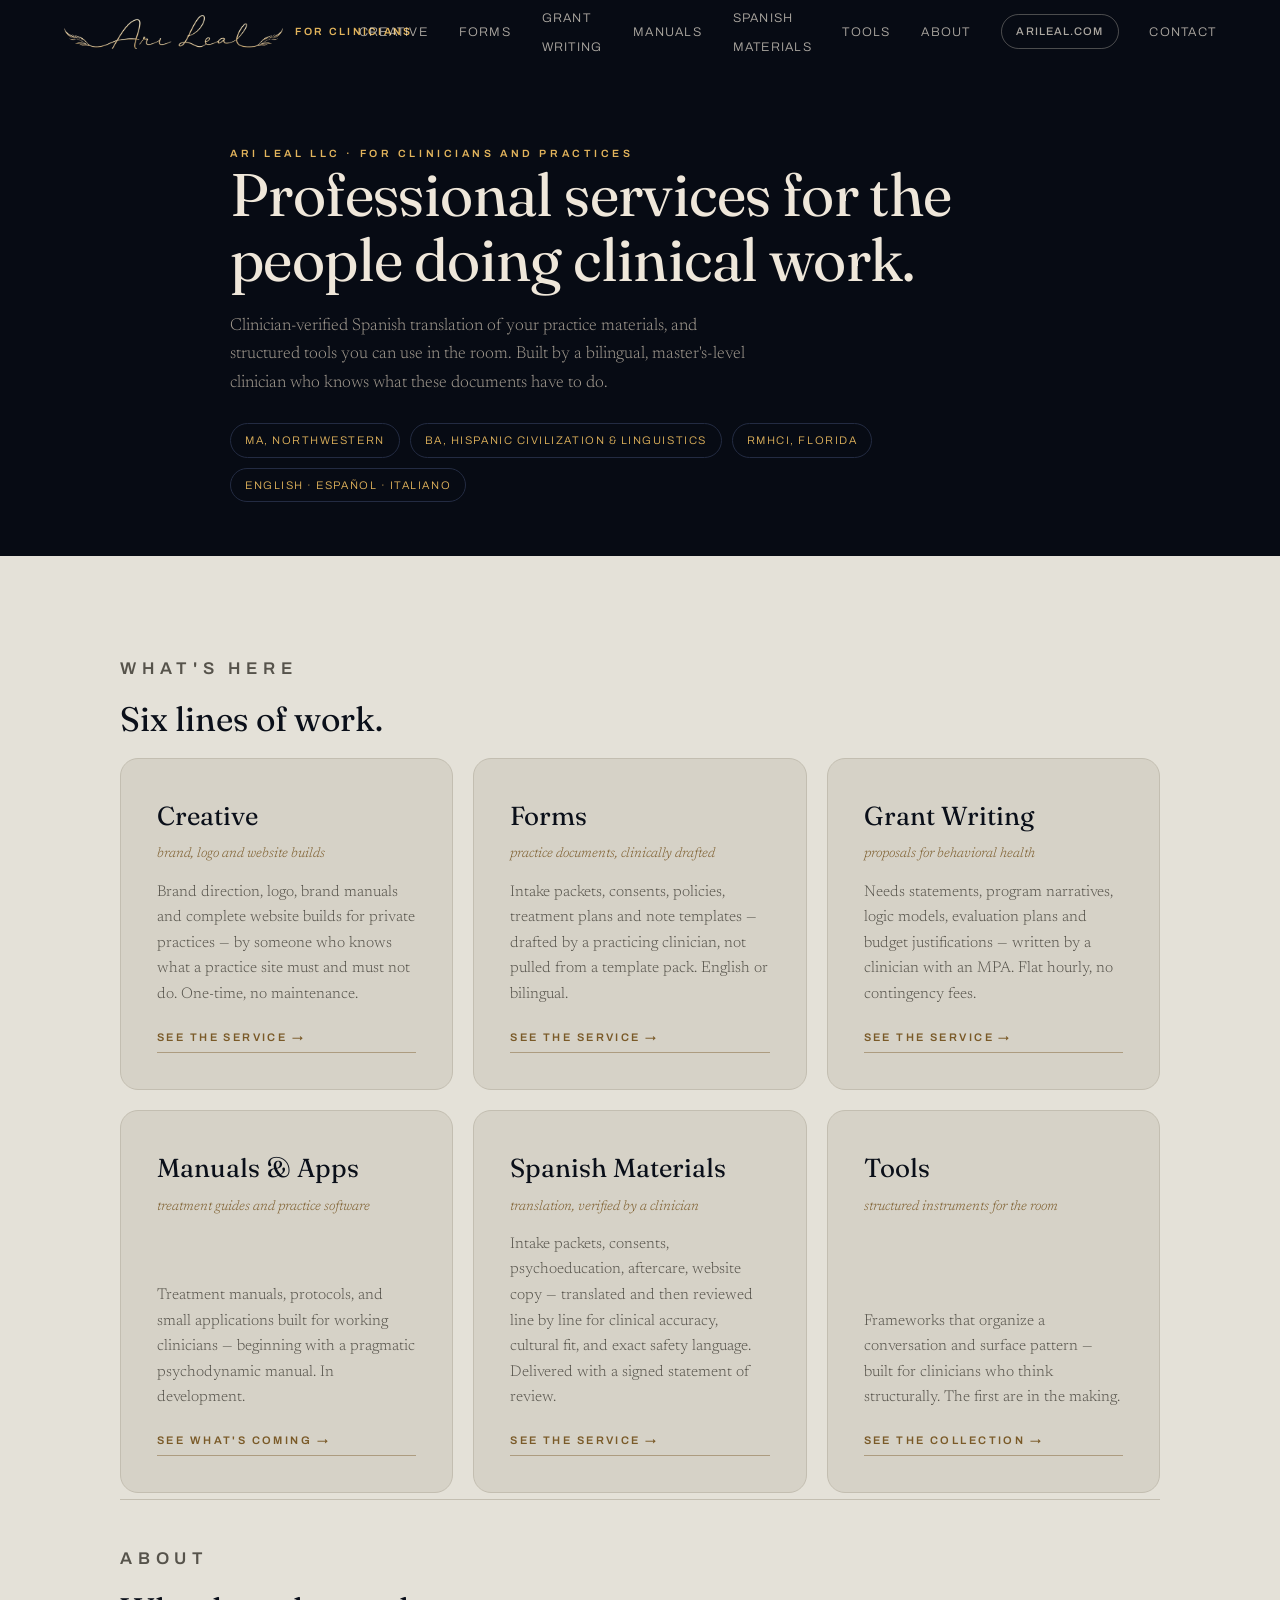
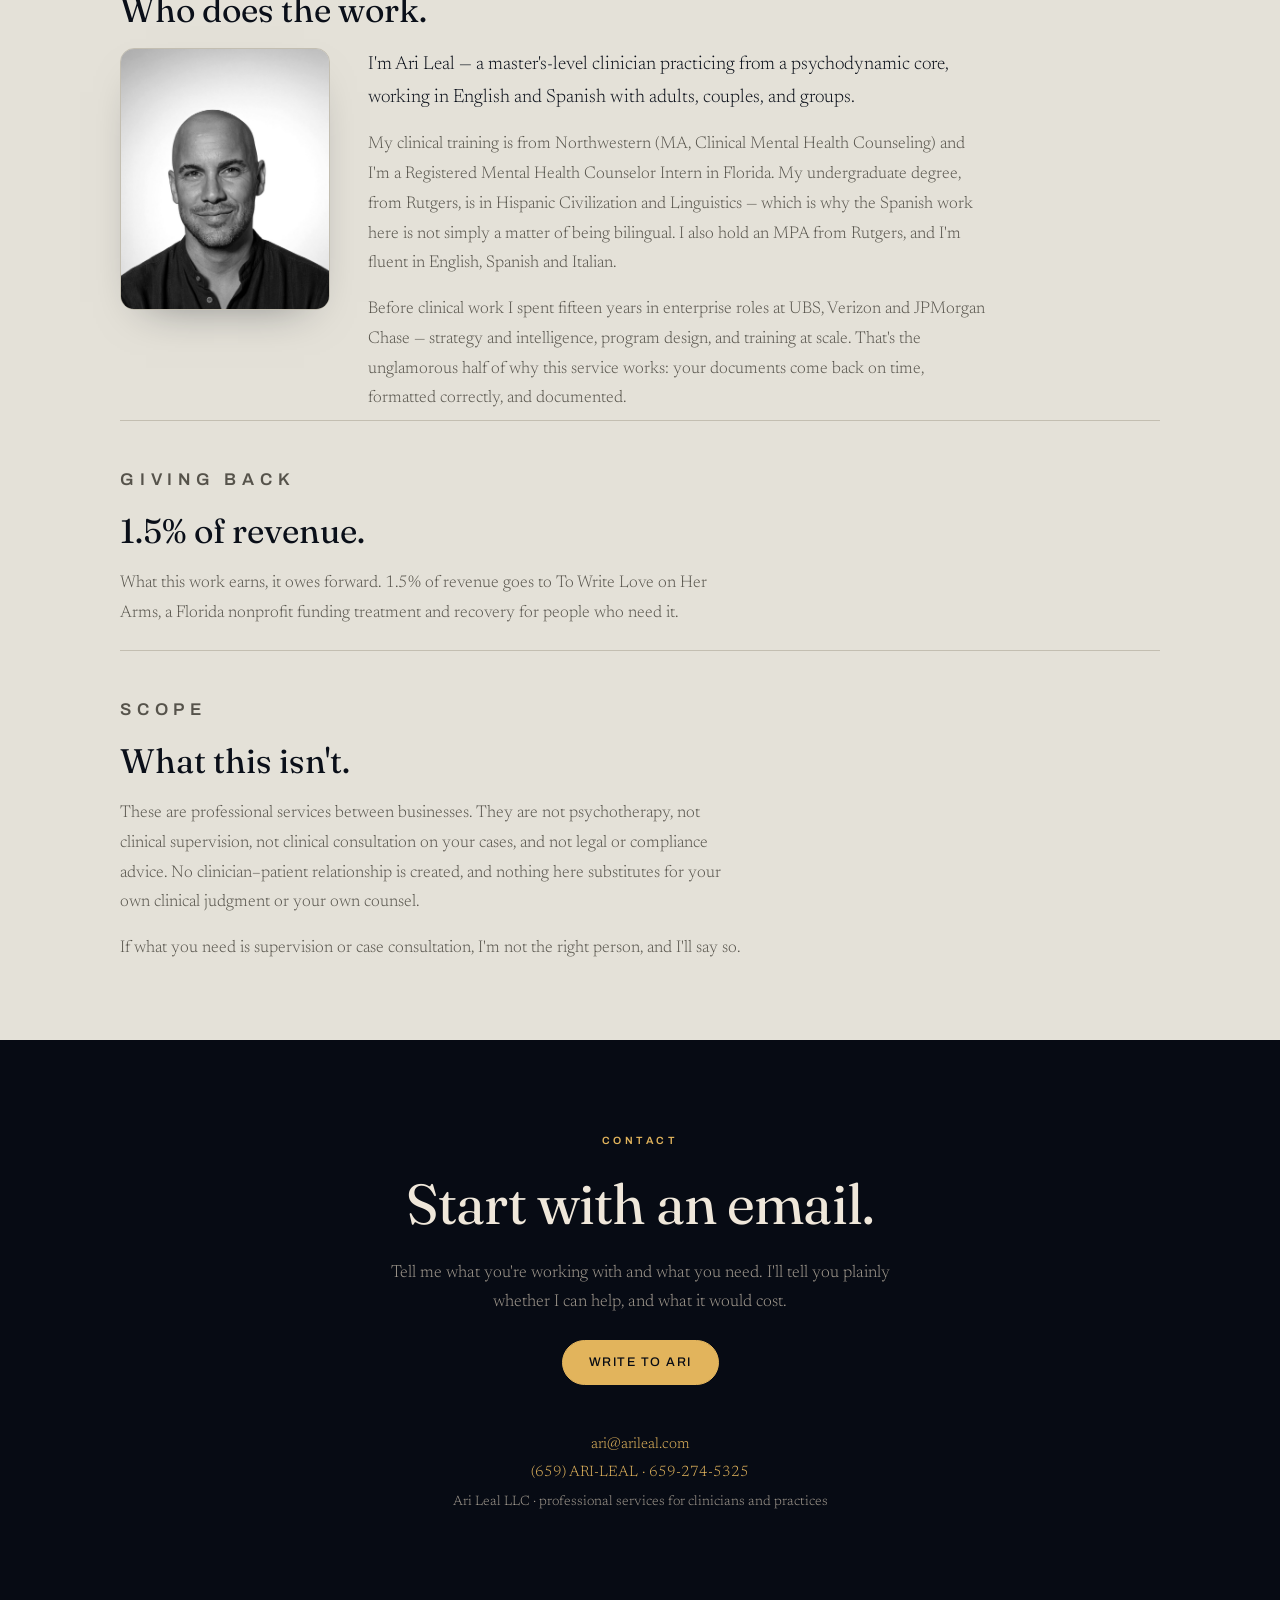
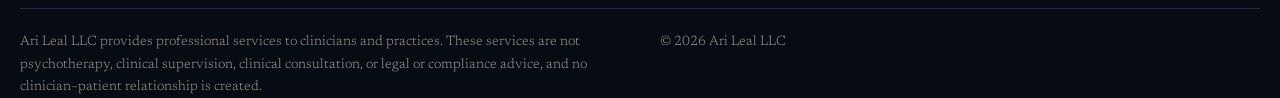
==== index.html @ 5d5bcf8e "Add files via upload" ====
<!DOCTYPE html>
<html lang="en">
<head>
<meta charset="UTF-8">
<meta name="viewport" content="width=device-width, initial-scale=1.0">
<title>Ari Leal &mdash; For Clinicians &middot; Professional services for clinicians and practices</title>
<meta name="description" content="Clinician-verified Spanish translation of practice materials, and structured clinical tools. From a bilingual, master's-level clinician. Professional services, not clinical supervision.">
<link rel="preconnect" href="https://fonts.googleapis.com">
<link rel="preconnect" href="https://fonts.gstatic.com" crossorigin>
<link rel="stylesheet" href="https://fonts.googleapis.com/css2?family=Archivo:wght@400;500;600&family=Fraunces:ital,opsz,wght@0,9..144,400;0,9..144,500;0,9..144,600;1,9..144,400;1,9..144,500&family=Newsreader:ital,opsz,wght@0,6..72,300;0,6..72,400;1,6..72,300&display=swap">
<link rel="stylesheet" href="styles.css?v=1">
</head>
<body>

<nav id="nav">
  <a class="wordmark" href="index.html" aria-label="Ari Leal — for clinicians"><img src="assets/signature.png" alt="Ari Leal"><span class="wm-sub">For Clinicians</span></a>
  <ul>
    <li><a href="creative.html">Creative</a></li>
    <li><a href="forms.html">Forms</a></li>
    <li><a href="grant-writing.html">Grant Writing</a></li>
    <li><a href="manuals.html">Manuals</a></li>
    <li><a href="spanish-materials.html">Spanish Materials</a></li>
    <li><a href="tools.html">Tools</a></li>
    <li><a href="index.html#about">About</a></li>
    <li><a class="pill pill--ghost navpill" href="https://www.arileal.com">arileal.com</a></li>
    <li><a class="cta" href="#contact">Contact</a></li>
  </ul>
  <button id="menuBtn" class="menu-btn" aria-expanded="false" aria-controls="drawer">Menu</button>
</nav>

<div id="drawer" class="drawer" aria-hidden="true">
  <button id="drawerClose" class="drawer-close" aria-label="Close">Close</button>
  <a href="creative.html">Creative</a>
  <a href="forms.html">Forms</a>
  <a href="grant-writing.html">Grant Writing</a>
  <a href="manuals.html">Manuals</a>
  <a href="spanish-materials.html">Spanish Materials</a>
  <a href="tools.html">Tools</a>
  <a href="index.html#about">About</a>
  <a href="#contact">Contact</a>
  <a href="https://www.arileal.com">arileal.com</a>
</div>

<section class="panel" id="c-hero" data-tone="dark">
  <div class="wrap">
    <p class="eyebrow rv">Ari Leal LLC &middot; for clinicians and practices</p>
    <h1 class="rv">Professional services for the people doing clinical work.</h1>
    <p class="lede rv">Clinician-verified Spanish translation of your practice materials, and structured tools you can use in the room. Built by a bilingual, master's-level clinician who knows what these documents have to do.</p>
    <div class="creds rv">
      <span>MA, Northwestern</span>
      <span>BA, Hispanic Civilization &amp; Linguistics</span>
      <span>RMHCI, Florida</span>
      <span>English &middot; Espa&ntilde;ol &middot; Italiano</span>
    </div>
  </div>
</section>

<section class="panel c-body" data-tone="light">
  <div class="wrap"><div class="c-col" id="branches-wide">

    <div class="c-beat">
      <p class="eyebrow">What's here</p>
      <h2>Six lines of work.</h2>
      <div class="branches">
        <a class="branch" href="creative.html">
          <h3>Creative</h3>
          <p class="kicker">brand, logo and website builds</p>
          <p>Brand direction, logo, brand manuals and complete website builds for private practices &mdash; by someone who knows what a practice site must and must not do. One-time, no maintenance.</p>
          <span class="enter">See the service &rarr;</span>
        </a>
        <a class="branch" href="forms.html">
          <h3>Forms</h3>
          <p class="kicker">practice documents, clinically drafted</p>
          <p>Intake packets, consents, policies, treatment plans and note templates &mdash; drafted by a practicing clinician, not pulled from a template pack. English or bilingual.</p>
          <span class="enter">See the service &rarr;</span>
        </a>
        <a class="branch" href="grant-writing.html">
          <h3>Grant Writing</h3>
          <p class="kicker">proposals for behavioral health</p>
          <p>Needs statements, program narratives, logic models, evaluation plans and budget justifications &mdash; written by a clinician with an MPA. Flat hourly, no contingency fees.</p>
          <span class="enter">See the service &rarr;</span>
        </a>
        <a class="branch" href="manuals.html">
          <h3>Manuals &amp; Apps</h3>
          <p class="kicker">treatment guides and practice software</p>
          <p>Treatment manuals, protocols, and small applications built for working clinicians &mdash; beginning with a pragmatic psychodynamic manual. In development.</p>
          <span class="enter">See what's coming &rarr;</span>
        </a>
        <a class="branch" href="spanish-materials.html">
          <h3>Spanish Materials</h3>
          <p class="kicker">translation, verified by a clinician</p>
          <p>Intake packets, consents, psychoeducation, aftercare, website copy &mdash; translated and then reviewed line by line for clinical accuracy, cultural fit, and exact safety language. Delivered with a signed statement of review.</p>
          <span class="enter">See the service &rarr;</span>
        </a>
        <a class="branch" href="tools.html">
          <h3>Tools</h3>
          <p class="kicker">structured instruments for the room</p>
          <p>Frameworks that organize a conversation and surface pattern &mdash; built for clinicians who think structurally. The first are in the making.</p>
          <span class="enter">See the collection &rarr;</span>
        </a>
      </div>
    </div>

    <div class="c-beat" id="about">
      <p class="eyebrow">About</p>
      <h2>Who does the work.</h2>
      <div class="who">
        <img class="who-img" src="assets/ari-portrait.jpg" alt="Ari Leal" loading="lazy">
        <div class="who-copy">
      <p class="lead">I'm Ari Leal &mdash; a master's-level clinician practicing from a psychodynamic core, working in English and Spanish with adults, couples, and groups.</p>
      <p>My clinical training is from Northwestern (MA, Clinical Mental Health Counseling) and I'm a Registered Mental Health Counselor Intern in Florida. My undergraduate degree, from Rutgers, is in Hispanic Civilization and Linguistics &mdash; which is why the Spanish work here is not simply a matter of being bilingual. I also hold an MPA from Rutgers, and I'm fluent in English, Spanish and Italian.</p>
      <p>Before clinical work I spent fifteen years in enterprise roles at UBS, Verizon and JPMorgan Chase &mdash; strategy and intelligence, program design, and training at scale. That's the unglamorous half of why this service works: your documents come back on time, formatted correctly, and documented.</p>
        </div>
      </div>
    </div>

    <div class="c-beat">
      <p class="eyebrow">Giving back</p>
      <h2>1.5% of revenue.</h2>
      <p>What this work earns, it owes forward. 1.5% of revenue goes to <a href="https://twloha.com">To Write Love on Her Arms</a>, a Florida nonprofit funding treatment and recovery for people who need it.</p>
    </div>

    <div class="c-beat">
      <p class="eyebrow">Scope</p>
      <h2>What this isn't.</h2>
      <p>These are professional services between businesses. They are not psychotherapy, not clinical supervision, not clinical consultation on your cases, and not legal or compliance advice. No clinician&ndash;patient relationship is created, and nothing here substitutes for your own clinical judgment or your own counsel.</p>
      <p>If what you need is supervision or case consultation, I'm not the right person, and I'll say so.</p>
    </div>

  </div></div>
</section>

<section class="panel" id="contact" data-tone="dark">
  <div class="wrap begin-inner">
    <p class="eyebrow">Contact</p>
    <h2>Start with an email.</h2>
    <p class="lede">Tell me what you're working with and what you need. I'll tell you plainly whether I can help, and what it would cost.</p>
    <p class="cta-row">
      <a class="pill pill--solid" href="mailto:ari@arileal.com?subject=Clinician%20services">Write to Ari</a>
    </p>
    <p class="reach">
      <a href="mailto:ari@arileal.com">ari@arileal.com</a><br>
      <a href="tel:+16592745325">(659) ARI-LEAL &middot; 659-274-5325</a><br>
      <span class="dim">Ari Leal LLC &middot; professional services for clinicians and practices</span>
    </p>
  </div>
</section>

<footer>
  <p class="legal">Ari Leal LLC provides professional services to clinicians and practices. These services are not psychotherapy, clinical supervision, clinical consultation, or legal or compliance advice, and no clinician&ndash;patient relationship is created.</p>
  <p class="legal">&copy; 2026 Ari Leal LLC</p>
</footer>
<script>
(function(){
  var root=document.documentElement; root.classList.add('js');
  document.body.setAttribute('data-tone','light');
  var panels=[].slice.call(document.querySelectorAll('.panel'));
  var nav=document.getElementById('nav');
  if('IntersectionObserver' in window){
    var reveal=new IntersectionObserver(function(es){es.forEach(function(e){if(e.isIntersecting)e.target.classList.add('is-in');});},{threshold:0.12});
    panels.forEach(function(p){reveal.observe(p);});
    var active=new IntersectionObserver(function(es){es.forEach(function(e){
      if(!e.isIntersecting)return;
      document.body.setAttribute('data-tone',e.target.getAttribute('data-tone'));
    });},{threshold:0.5});
    panels.forEach(function(p){active.observe(p);});
  }else{panels.forEach(function(p){p.classList.add('is-in');});}
  panels[0].classList.add('is-in');
  function onScroll(){nav.classList.toggle('solid',window.scrollY>40);} onScroll();
  window.addEventListener('scroll',onScroll,{passive:true});
  var btn=document.getElementById('menuBtn'),dr=document.getElementById('drawer'),cl=document.getElementById('drawerClose');
  function openD(){dr.classList.add('open');dr.setAttribute('aria-hidden','false');btn.setAttribute('aria-expanded','true');}
  function closeD(){dr.classList.remove('open');dr.setAttribute('aria-hidden','true');btn.setAttribute('aria-expanded','false');}
  if(btn){btn.addEventListener('click',openD);} if(cl){cl.addEventListener('click',closeD);}
  if(dr){dr.querySelectorAll('a').forEach(function(a){a.addEventListener('click',closeD);});}
})();
</script>
</body>
</html>
---- styles.css ----
/* =========================================================
   ARI LEAL — shared stylesheet
   base system + per-page sections
   ========================================================= */


/* ============================================================
   ARI LEAL — THE DESCENT
   Seven levels. Dark = submerged. Light = surfaced.
   Palette extends the existing night & gold tokens.
   ============================================================ */

:root{
  /* submerged */
  --night:#070B14; --panel:#0D1220; --line:#232B42;
  --gold:#E2B45C;  --gold-soft:#A9874A;
  --ink:#EFE7DA;   --muted:#A39B90;
  /* surfaced */
  --shore:#E4E1D8; --shore-2:#D6D2C7; --shore-line:#C3BEB1;
  --ink-deep:#0A0F19; --muted-deep:#56534B; --gold-deep:#7A5A28;
  /* spent once */
  --ember:#D4784A; --ember-deep:#A8512A;

  --fr:"Fraunces",Georgia,serif;
  --nw:"Newsreader",Georgia,serif;
  --ar:"Archivo","Helvetica Neue",Arial,sans-serif;

  --nav-h:64px;
  --pad:clamp(22px,5vw,72px);
  --ease:cubic-bezier(.22,.61,.36,1);
}

*{box-sizing:border-box;margin:0;padding:0}
html{
  scroll-behavior:smooth;
  scroll-snap-type:y mandatory;
  background:var(--night);
  -webkit-text-size-adjust:100%;
}
body{
  background:var(--night);
  color:var(--ink);
  font-family:var(--nw); font-weight:300;
  font-size:17px; line-height:1.65;
  -webkit-font-smoothing:antialiased;
  overflow-x:hidden;
}
img,video{display:block;max-width:100%}
a{color:inherit;text-decoration:none}
:focus-visible{outline:2px solid var(--gold);outline-offset:3px;border-radius:2px}

/* ---------- tone system : every component reads these ---------- */
[data-tone="dark"]{
  --bg:var(--night); --surface:var(--panel); --fg:var(--ink);
  --dim:var(--muted); --accent:var(--gold); --accent-ink:var(--night);
  --rule:var(--line);
}
[data-tone="light"]{
  --bg:var(--shore); --surface:var(--shore-2); --fg:var(--ink-deep);
  --dim:var(--muted-deep); --accent:var(--gold-deep); --accent-ink:var(--shore);
  --rule:var(--shore-line);
}

/* ============================ NAV ============================ */
#nav{
  position:fixed; inset:0 0 auto 0; z-index:60;
  height:var(--nav-h);
  display:flex; align-items:center; justify-content:space-between;
  padding:0 var(--pad);
  font-family:var(--ar);
  transition:background .45s var(--ease), border-color .45s var(--ease), color .45s var(--ease);
  border-bottom:1px solid transparent;
  color:var(--ink);
}
#nav.solid{backdrop-filter:blur(14px) saturate(120%);-webkit-backdrop-filter:blur(14px) saturate(120%)}
body[data-tone="dark"] #nav.solid{background:rgba(7,11,20,.78);border-bottom-color:rgba(35,43,66,.9);color:var(--ink)}
body[data-tone="light"] #nav.solid{background:rgba(228,225,216,.82);border-bottom-color:rgba(195,190,177,.9);color:var(--ink-deep)}
body[data-tone="light"] #nav:not(.solid){color:var(--ink-deep)}

.wordmark{
  font-family:var(--fr); font-weight:500;
  font-size:14px; letter-spacing:.34em; text-transform:uppercase;
  white-space:nowrap;
}
#nav ul{display:flex; gap:clamp(16px,2.4vw,34px); list-style:none; align-items:center}
#nav ul a{
  font-size:12.5px; letter-spacing:.1em; text-transform:uppercase;
  opacity:.72; transition:opacity .2s, color .2s;
}
#nav ul a:hover{opacity:1}
.pill{
  display:inline-flex; align-items:center; justify-content:center; gap:.5em;
  font-family:var(--ar); font-size:12.5px; font-weight:500;
  letter-spacing:.12em; text-transform:uppercase;
  padding:11px 26px; border-radius:999px;
  border:1px solid currentColor;
  transition:background .28s var(--ease), color .28s var(--ease), transform .28s var(--ease), border-color .28s var(--ease);
  white-space:nowrap;
}
.pill:hover{transform:translateY(-1px)}
.pill--ghost{color:var(--fg); border-color:color-mix(in srgb, var(--fg) 42%, transparent)}
.pill--ghost:hover{border-color:var(--fg); background:color-mix(in srgb, var(--fg) 8%, transparent)}
.pill--solid{background:var(--accent); color:var(--accent-ink); border-color:var(--accent)}
.pill--solid:hover{background:color-mix(in srgb, var(--accent) 84%, var(--fg)); border-color:transparent}
#nav .pill{padding:9px 22px; font-size:11.5px}
#nav .pill--nav{color:var(--gold); border-color:var(--gold-soft)}
body[data-tone="light"] #nav .pill--nav{color:var(--gold-deep); border-color:var(--gold-deep)}
body[data-tone="light"] #nav .pill--nav:hover{background:rgba(122,90,40,.1)}
body[data-tone="dark"] #nav .pill--nav:hover{background:rgba(226,180,92,.1)}

.menu-btn{
  display:none; background:none; border:0; cursor:pointer; color:inherit;
  font-family:var(--ar); font-size:11.5px; letter-spacing:.14em; text-transform:uppercase;
  padding:10px 4px;
}

/* ---------- mobile drawer ---------- */
#drawer{
  position:fixed; inset:0; z-index:70;
  background:rgba(7,11,20,.97);
  backdrop-filter:blur(18px); -webkit-backdrop-filter:blur(18px);
  display:flex; flex-direction:column; justify-content:center; gap:6px;
  padding:0 var(--pad);
  transform:translateY(-100%); transition:transform .5s var(--ease);
  color:var(--ink);
}
#drawer.open{transform:none}
#drawer a{
  font-family:var(--fr); font-size:clamp(26px,7vw,40px); font-weight:400;
  padding:10px 0; border-bottom:1px solid var(--line);
}
#drawer .close{
  position:absolute; top:18px; right:var(--pad);
  font-family:var(--ar); font-size:12px; letter-spacing:.16em; text-transform:uppercase;
  background:none;border:0;color:var(--muted);cursor:pointer;padding:10px
}

/* ======================== DEPTH GAUGE ======================== */
.gauge{
  position:fixed; right:clamp(14px,2vw,28px); top:50%; transform:translateY(-50%);
  z-index:55; display:flex; flex-direction:column; align-items:flex-end; gap:16px;
}
.gauge-track{
  position:absolute; right:5px; top:-14px; bottom:-14px; width:1px;
  background:color-mix(in srgb, var(--fg) 22%, transparent);
}
.gauge-fill{
  position:absolute; right:5px; top:-14px; bottom:-14px; width:1px;
  background:var(--accent); transform-origin:top; transform:scaleY(0);
  transition:transform .12s linear;
}
.gauge a{
  position:relative; display:flex; align-items:center; gap:10px;
  font-family:var(--ar); font-size:9.5px; letter-spacing:.16em; text-transform:uppercase;
}
.gauge .lbl{
  color:var(--dim); opacity:0; transform:translateX(6px);
  transition:opacity .3s var(--ease), transform .3s var(--ease);
  white-space:nowrap;
}
.gauge a:hover .lbl,.gauge a:focus-visible .lbl,.gauge a.on .lbl{opacity:1;transform:none}
.gauge a.on .lbl{color:var(--accent)}
.gauge .dot{
  position:relative; z-index:1;
  width:9px;height:9px;border-radius:50%;
  border:1px solid color-mix(in srgb, var(--fg) 45%, transparent);
  background:var(--bg);
  transition:background .3s var(--ease), border-color .3s var(--ease), transform .3s var(--ease);
}
.gauge a.on .dot{background:var(--accent);border-color:var(--accent);transform:scale(1.25)}

/* ========================== PANELS ========================== */
.panel{
  position:relative;
  min-height:100svh;
  scroll-snap-align:start;
  display:flex; align-items:center;
  padding:calc(var(--nav-h) + 28px) var(--pad) 92px;
  background:var(--bg); color:var(--fg);
  overflow:hidden;
  isolation:isolate;
}
.wrap{width:100%; max-width:1240px; margin:0 auto; position:relative; z-index:2}

.eyebrow{
  font-family:var(--ar); font-size:10.5px; font-weight:600;
  letter-spacing:.34em; text-transform:uppercase; color:var(--accent);
}
.kicker{
  font-family:var(--nw); font-style:italic; font-size:clamp(15px,1.5vw,19px);
  color:var(--dim);
}
h1,h2{font-family:var(--fr); font-weight:400; text-wrap:balance; color:var(--fg)}
.lede{color:var(--dim); font-size:clamp(15.5px,1.35vw,18.5px); max-width:52ch}

/* ---------- reveal (only when JS is on) ---------- */
html.js .panel:not(.is-in) .rv{opacity:0; transform:translateY(26px)}
.rv{transition:opacity .9s var(--ease), transform .9s var(--ease)}
.panel.is-in .rv{opacity:1; transform:none}
.rv:nth-child(2){transition-delay:.07s}
.rv:nth-child(3){transition-delay:.14s}
.rv:nth-child(4){transition-delay:.21s}
.rv:nth-child(5){transition-delay:.28s}

/* ====================== 1 · HERO ====================== */
#top{padding-bottom:118px}
.bed{position:absolute;inset:0;z-index:0;overflow:hidden}
.bed video,.bed img{width:100%;height:100%;object-fit:cover}
.bed::after{
  content:"";position:absolute;inset:0;
  background:linear-gradient(180deg, rgba(7,11,20,.74) 0%, rgba(7,11,20,.34) 42%, rgba(7,11,20,.55) 72%, rgba(7,11,20,.94) 100%);
}
.hero-inner{text-align:center; display:flex; flex-direction:column; align-items:center; gap:clamp(18px,2.4vw,28px)}
.hero-inner h1{
  font-style:normal;
  font-size:clamp(29px,4.3vw,58px);
  line-height:1.18; letter-spacing:-.012em;
  max-width:19ch;
}
.hero-inner h1 em{font-style:normal;color:var(--gold)}
.hero-inner .lede{max-width:44ch; margin-inline:auto}
.cta-row{display:flex; gap:14px; flex-wrap:wrap; justify-content:center}

.cue{
  position:absolute; left:50%; bottom:34px; transform:translateX(-50%);
  z-index:3; display:flex; flex-direction:column; align-items:center; gap:10px;
  font-family:var(--ar); font-size:9.5px; letter-spacing:.4em; text-transform:uppercase;
  color:var(--gold-soft);
}
.cue span{display:block;width:1px;height:44px;background:linear-gradient(var(--gold-soft),transparent);position:relative;overflow:hidden}
.cue span::after{
  content:"";position:absolute;inset:0;background:var(--gold);
  animation:drop 2.6s var(--ease) infinite;
}
@keyframes drop{0%{transform:translateY(-100%)}60%,100%{transform:translateY(100%)}}

/* hero load sequence */
@keyframes rise{from{opacity:0;transform:translateY(30px)}to{opacity:1;transform:none}}
#top .hero-inner>*{animation:rise .7s var(--ease) both}
#top .hero-inner>*:nth-child(1){animation-delay:.05s}
#top .hero-inner>*:nth-child(2){animation-delay:.13s}
#top .hero-inner>*:nth-child(3){animation-delay:.21s}
#top .hero-inner>*:nth-child(4){animation-delay:.29s}
@keyframes drift{from{transform:scale(1.06) translateY(0)}to{transform:scale(1.14) translateY(-1.6%)}}
#top .bed video{animation:drift 26s ease-in-out infinite alternate}

/* ====================== 2 · ARI ====================== */
.split{
  display:grid; gap:clamp(28px,4vw,66px);
  grid-template-columns:minmax(0,1.05fr) minmax(0,1fr);
  align-items:center;
}
.split.flip>.figure{order:2}
.figure{position:relative}
.figure img{
  width:100%; height:clamp(280px,46vh,460px); object-fit:cover;
  object-position:center 22%;
}
.figure figcaption{
  font-family:var(--ar); font-size:10px; letter-spacing:.22em; text-transform:uppercase;
  color:var(--dim); margin-top:12px;
}
.stack{display:flex; flex-direction:column; gap:clamp(14px,1.8vw,20px); align-items:flex-start}
.stack h2{font-size:clamp(38px,5.4vw,74px); line-height:.98; letter-spacing:-.022em}
.meta{
  font-family:var(--ar); font-size:11px; letter-spacing:.14em; text-transform:uppercase;
  color:var(--dim); display:flex; flex-wrap:wrap; gap:8px 18px;
  border-top:1px solid var(--rule); padding-top:16px; width:100%;
}

/* ================== 3-5 · THE OFFERINGS ================== */
.offer h2{font-size:clamp(46px,8vw,108px); line-height:.9; letter-spacing:-.03em}
.motif{position:relative; display:flex; justify-content:center}
.motif img{width:min(100%,392px)}
/* submerged: the symbol dissolved into the water */
[data-tone="dark"] .motif img{mix-blend-mode:screen; opacity:.95}
[data-tone="dark"] .motif::before{
  content:"";position:absolute;inset:-14%;border-radius:50%;
  background:radial-gradient(circle, rgba(226,180,92,.13), transparent 68%);
}
/* surfaced: the symbol framed as an object you can hold */
[data-tone="light"] .motif{
  background:var(--night);
  border:1px solid var(--line);
  box-shadow:inset 0 0 0 1px rgba(226,180,92,.14);
  padding:clamp(20px,3vw,42px);
}
[data-tone="light"] .motif img{mix-blend-mode:screen}
@keyframes breathe{from{transform:translateY(-7px)}to{transform:translateY(7px)}}
.motif img{animation:breathe 9s ease-in-out infinite alternate}

.enter{
  display:inline-flex;align-items:center;gap:.65em;
  font-family:var(--ar);font-size:12px;font-weight:500;letter-spacing:.18em;text-transform:uppercase;
  color:var(--accent); padding-bottom:6px;
  border-bottom:1px solid color-mix(in srgb, var(--accent) 45%, transparent);
  transition:gap .28s var(--ease), border-color .28s var(--ease);
}
.enter:hover{gap:1.1em; border-bottom-color:var(--accent)}

/* ====================== 6 · UNFOLD ====================== */
#unfold{--accent:var(--ember-deep)}
#unfold .rule{width:64px;height:2px;background:var(--ember);border:0}
#unfold h2{font-family:var(--fr);font-size:clamp(52px,9.5vw,124px);line-height:.86;letter-spacing:.02em}
.cover{
  justify-self:center;
  width:min(100%,330px); box-shadow:0 26px 60px -24px rgba(10,15,25,.55), 0 2px 0 rgba(10,15,25,.1);
  transform:rotate(-1.4deg);
  transition:transform .6s var(--ease);
}
.cover:hover{transform:rotate(0deg) translateY(-6px)}

/* ====================== 7 · BEGIN ====================== */
#begin{flex-direction:column; justify-content:space-between; gap:40px; padding-bottom:36px}
.begin-inner{
  display:flex;flex-direction:column;align-items:center;text-align:center;
  gap:clamp(16px,2vw,24px); margin:auto; max-width:720px;
}
.begin-inner h2{font-size:clamp(30px,4.4vw,58px); line-height:1.1; letter-spacing:-.015em}
.emblem{width:96px;opacity:.9}
footer{
  width:100%;max-width:1240px;margin:0 auto;
  border-top:1px solid var(--rule); padding-top:22px;
  display:grid; gap:16px 40px; grid-template-columns:repeat(auto-fit,minmax(210px,1fr));
  font-size:13.5px; color:var(--dim);
}
footer a:hover{color:var(--gold)}
.f-title{
  font-family:var(--ar);font-size:10px;letter-spacing:.24em;text-transform:uppercase;
  color:var(--gold-soft);margin-bottom:8px;display:block;
}
.disclaimer{font-size:12px;line-height:1.6;color:color-mix(in srgb,var(--muted) 78%, transparent)}
.f-links{display:flex;flex-direction:column;gap:5px}

/* ========================= RESPONSIVE ========================= */
@media (max-width:1080px){
  .gauge{display:none}
}
@media (max-width:860px){
  html{scroll-snap-type:none}
  #nav ul{display:none}
  #nav .pill--nav{display:none}
  .menu-btn{display:block}
  .split{grid-template-columns:1fr; gap:26px}
  .split.flip>.figure{order:0}
  .panel{padding-top:calc(var(--nav-h) + 26px); padding-bottom:64px; min-height:auto}
  #top,#begin{min-height:100svh}
  .motif img{width:min(72%,300px)}
  .figure img{height:clamp(230px,34vh,320px)}
  .offer h2{font-size:clamp(42px,13vw,68px)}
  .stack h2{font-size:clamp(36px,11vw,58px)}
  #unfold h2{font-size:clamp(48px,17vw,88px)}
}
@media (max-height:700px) and (min-width:861px){
  html{scroll-snap-type:y proximity}
  .panel{min-height:auto; padding-block:calc(var(--nav-h) + 40px) 72px}
  #top{min-height:100svh}
}
@media (prefers-reduced-motion: reduce){
  html{scroll-behavior:auto; scroll-snap-type:none}
  *,*::before,*::after{animation:none!important;transition:none!important}
  html.js .panel:not(.is-in) .rv{opacity:1;transform:none}
}

/* ============ HOMEPAGE ============ */
/* signature wordmark */
.wordmark img{height:34px;width:auto;display:block}
@media (max-width:860px){ .wordmark img{height:28px} }

/* UNFOLD panel: shorter, calmer */
#unfold{min-height:auto; padding-block:clamp(56px,9vh,96px)}
#unfold h2{font-size:clamp(40px,6vw,76px)}
#unfold .cover{width:min(100%,230px)}
#unfold .lede{max-width:44ch}
@media (max-width:860px){ #unfold .cover{width:min(72%,220px)} }

/* About portrait: portrait-shaped, face fully visible */
#ari .figure img{
  height:auto;
  aspect-ratio:4/5;
  max-height:clamp(340px,58vh,560px);
  width:auto;
  max-width:100%;
  object-fit:cover;
  object-position:center 34%;
  margin-inline:auto;
}
@media (max-width:860px){
  #ari .figure img{max-height:clamp(300px,44vh,420px)}
}

/* ---- THE WORK: three tiles ---- */
#work{min-height:auto; padding-block:clamp(64px,10vh,110px)}
.work-head{text-align:center; max-width:60ch; margin:0 auto clamp(34px,5vw,56px)}
.work-head h2{font-size:clamp(28px,3.4vw,42px); margin:12px 0 16px}
.work-head .lede{margin-inline:auto}
.tiles{display:grid; grid-template-columns:repeat(3,minmax(0,1fr)); gap:clamp(18px,2.4vw,28px)}
.tile{
  background:var(--surface); border:1px solid var(--rule); border-radius:18px;
  padding:clamp(28px,3vw,40px) clamp(22px,2.4vw,32px) clamp(26px,3vw,34px);
  display:flex; flex-direction:column; align-items:center; text-align:center;
  transition:transform .3s var(--ease), border-color .3s var(--ease);
}
.tile:hover{transform:translateY(-4px); border-color:var(--gold-soft)}
.tile img{width:clamp(74px,7vw,104px); height:auto; margin-bottom:22px}
.tile h3{font-family:var(--fr); font-weight:400; font-size:clamp(22px,2.3vw,28px); color:var(--fg); margin-bottom:6px}
.tile .kicker{font-size:14px; margin-bottom:14px; color:var(--accent); font-style:italic}
.tile .tile-body{color:var(--dim); font-size:15.5px; line-height:1.65; flex:1}
.tile .enter{
  margin-top:22px; font-family:var(--ar); font-size:11.5px; font-weight:600;
  letter-spacing:.22em; text-transform:uppercase; color:var(--accent);
}
@media (max-width:900px){ .tiles{grid-template-columns:1fr; gap:16px} .tile{padding:30px 26px} }

/* portrait caption sits under the (centred) image */
#ari .figure{text-align:center}
#ari .figure figcaption{text-align:center}

/* ===================== ROOM PAGES (light) — additions to The Descent ===================== */
html{scroll-snap-type:none}
.panel{min-height:auto;scroll-snap-align:none}
#begin{min-height:auto}

/* hero */
#hero{min-height:82vh;padding-bottom:120px;background:var(--shore) 72% center/cover no-repeat}
#hero::before{content:"";position:absolute;inset:0;z-index:1;pointer-events:none;
  background:linear-gradient(90deg,rgba(228,225,216,.62) 0%,rgba(228,225,216,.42) 34%,rgba(228,225,216,0) 58%)}
#hero::after{content:"";position:absolute;left:0;right:0;bottom:0;height:180px;z-index:1;pointer-events:none;
  background:linear-gradient(180deg,rgba(228,225,216,0),var(--shore))}
.hero-copy{max-width:36rem}
.crumb{font-family:var(--ar);font-size:11px;letter-spacing:.18em;text-transform:uppercase;color:var(--dim);margin-bottom:26px}
.crumb a{opacity:.85}.crumb a:hover{opacity:1}
.crumb span{margin:0 9px;opacity:.5}
#hero h1{font-size:clamp(46px,7vw,86px);line-height:.98;letter-spacing:-.005em}
.rule{width:64px;height:2px;background:var(--accent);margin:26px 0 20px}
.triad{font-family:var(--ar);font-size:11.5px;font-weight:600;letter-spacing:.3em;text-transform:uppercase;color:var(--accent)}
.desc{margin-top:18px;font-size:clamp(17px,1.7vw,20px);line-height:1.5;color:var(--fg);max-width:30rem}

/* reading column */
#read{padding-top:24px;padding-bottom:36px;align-items:flex-start}
.col{width:100%;max-width:660px;margin:0 auto}
.beat{padding:56px 0 10px}
.beat + .beat{border-top:1px solid var(--rule)}
.beat h2{font-size:clamp(28px,3.2vw,38px);line-height:1.15;margin:12px 0 20px}
.beat p{color:var(--dim);margin-bottom:18px;max-width:60ch;font-size:17.5px;line-height:1.7}
.beat p.lead{font-size:19.5px;color:var(--fg)}
.beat p.short{color:var(--fg);font-family:var(--fr);font-size:19px}
.pull{font-family:var(--fr);font-style:italic;font-size:clamp(21px,2.5vw,27px);line-height:1.4;color:var(--fg);
  margin:28px 0;padding-left:22px;border-left:2px solid var(--accent)}

/* arcs — a table, not cards */
.arcs{margin-top:34px;border-top:1px solid var(--fg)}
.arc{display:grid;grid-template-columns:150px 1fr auto;gap:24px;align-items:baseline;padding:20px 0;border-bottom:1px solid var(--rule)}
.arc .name{font-family:var(--fr);font-style:italic;font-size:20px;color:var(--fg)}
.arc .d{color:var(--dim);font-size:16px;line-height:1.55}
.arc .price{font-family:var(--ar);font-variant-numeric:tabular-nums;font-weight:500;color:var(--fg);white-space:nowrap;text-align:right;font-size:15px}
.arc .price small{display:block;font-weight:400;color:var(--dim);font-size:12px;margin-top:3px;letter-spacing:.02em}
.arcs-note{margin-top:16px;font-size:15px;color:var(--dim)}

/* other rooms */
.switch{max-width:660px;margin:40px auto 0;padding-top:26px;border-top:1px solid var(--rule);display:flex;gap:10px;flex-wrap:wrap;align-items:center}
.switch .lbl{font-family:var(--ar);font-size:10.5px;letter-spacing:.3em;text-transform:uppercase;color:var(--accent);margin-right:8px}

@media(max-width:860px){
  #hero{min-height:0;padding-bottom:90px;background-position:62% center}
  #hero::before{background:linear-gradient(180deg,rgba(228,225,216,.96) 0%,rgba(228,225,216,.9) 46%,rgba(228,225,216,.55) 72%,rgba(228,225,216,.25) 100%)}
  .beat{padding:44px 0 8px}
}
@media(max-width:640px){.arc{grid-template-columns:1fr;gap:6px}.arc .price{text-align:left}}

/* ===================== UNFOLD STORE ===================== */
#brand{min-height:auto; padding-block:clamp(96px,14vh,150px) clamp(40px,6vh,70px); text-align:center}
#brand .wrap{display:flex; flex-direction:column; align-items:center; gap:18px}
.brandword{
  font-family:var(--fr); font-weight:400; letter-spacing:.3em; text-transform:uppercase;
  font-size:clamp(42px,8vw,96px); line-height:1; color:var(--fg); margin-left:.3em;
}
.brandword span{color:var(--accent)}
.store-credo{font-family:var(--fr); font-style:italic; font-size:clamp(17px,2.2vw,23px); color:var(--fg); max-width:34ch}
.store-credo em{color:var(--accent); font-style:italic}
.store-rule{width:60px;height:2px;background:var(--accent);border:0;margin-top:8px}

#flagship{min-height:auto; padding-block:clamp(48px,8vh,86px)}
.flag{display:grid; grid-template-columns:minmax(0,.85fr) minmax(0,1fr); gap:clamp(30px,5vw,70px); align-items:center}
.flag .cover{justify-self:center; width:min(100%,300px);
  box-shadow:0 26px 60px -24px rgba(10,15,25,.5); transform:rotate(-1.4deg); transition:transform .6s var(--ease)}
.flag .cover:hover{transform:rotate(0) translateY(-6px)}
.flag h2{font-size:clamp(28px,3.4vw,40px); margin:10px 0 16px}
.flag .spec{font-family:var(--ar); font-size:12px; letter-spacing:.14em; text-transform:uppercase; color:var(--dim); margin-top:6px}
.flag .price{font-family:var(--fr); font-size:32px; color:var(--fg); margin:16px 0 18px}
.flag .fineprint{font-size:14px; color:var(--dim); margin-top:16px; max-width:46ch}
@media(max-width:860px){ .flag{grid-template-columns:1fr; gap:26px} }

#line{min-height:auto; padding-block:clamp(48px,8vh,86px)}
.line-head{text-align:center; max-width:56ch; margin:0 auto clamp(28px,4vw,44px)}
.line-head h2{font-size:clamp(24px,2.8vw,34px); margin:12px 0 14px}
.line-head .lede{margin-inline:auto}
.line-grid{display:grid; grid-template-columns:repeat(auto-fit,minmax(160px,1fr)); gap:16px}
.line-card{
  border:1px dashed var(--rule); border-radius:16px; padding:30px 18px 26px; text-align:center;
  transition:border-color .25s var(--ease);
}
.line-card:hover{border-color:var(--accent)}
.line-card h3{font-family:var(--fr); font-weight:400; font-size:18px; color:var(--fg); margin-bottom:4px}
.line-card .kicker{font-size:13px}
.ethos{max-width:640px; margin:clamp(34px,6vh,56px) auto 0; text-align:center}
.ethos p{font-family:var(--fr); font-style:italic; font-size:clamp(18px,2.2vw,23px); line-height:1.45; color:var(--fg)}

/* ===================== THE LIBRARY ===================== */
#atrium{min-height:auto; padding-block:clamp(96px,14vh,150px) clamp(28px,4vh,48px); text-align:center}
#atrium .wrap{display:flex; flex-direction:column; align-items:center; gap:16px}
#atrium h1{font-family:var(--fr); font-weight:400; letter-spacing:.16em; text-transform:uppercase;
  font-size:clamp(34px,5.4vw,62px); line-height:1; color:var(--fg)}
.lib-center{font-family:var(--fr); font-style:italic; font-size:clamp(17px,2.2vw,23px); color:var(--fg); max-width:38ch}
.lib-center em{color:var(--accent); font-style:italic}
.center-mark{width:13px;height:13px;border:1px solid var(--accent);border-radius:50%;position:relative;margin-top:10px}
.center-mark::after{content:"";position:absolute;inset:3.5px;border-radius:50%;background:var(--accent)}

#shelves{min-height:auto; padding-block:clamp(28px,4vh,48px) clamp(60px,9vh,96px)}
.wings{display:grid; grid-template-columns:repeat(3,minmax(0,1fr)); gap:clamp(16px,2.2vw,24px)}
.wing{
  background:var(--surface); border:1px solid var(--rule); border-radius:18px;
  padding:clamp(26px,2.6vw,34px) clamp(20px,2.2vw,28px);
  display:flex; flex-direction:column; align-items:flex-start; text-align:left;
  cursor:pointer; font:inherit; color:inherit; width:100%;
  transition:transform .3s var(--ease), border-color .3s var(--ease);
}
.wing:hover{transform:translateY(-4px); border-color:var(--gold-soft)}
.wing img{width:56px;height:auto;margin-bottom:16px}
.wing h2{font-family:var(--fr);font-weight:400;font-size:clamp(20px,2.1vw,25px);color:var(--fg);margin-bottom:4px}
.wing .kicker{font-size:13.5px;color:var(--accent);margin-bottom:12px}
.wing p{color:var(--dim);font-size:15px;line-height:1.6;flex:1;margin:0}
.wing .count{margin-top:16px;padding-top:12px;border-top:1px solid var(--rule);width:100%;
  font-family:var(--ar);font-size:11px;letter-spacing:.16em;text-transform:uppercase;color:var(--dim)}
.wing .enter{margin-top:12px;font-family:var(--ar);font-size:11px;font-weight:600;letter-spacing:.22em;text-transform:uppercase;color:var(--accent)}
@media(max-width:980px){ .wings{grid-template-columns:repeat(2,minmax(0,1fr))} }
@media(max-width:680px){ .wings{grid-template-columns:1fr} }

/* floating glass panels */
.lp-scrim{position:fixed;inset:0;background:rgba(4,7,14,.42);z-index:80;opacity:0;visibility:hidden;transition:opacity .25s}
.lp-scrim.open{opacity:1;visibility:visible}
.lpanel{position:fixed;inset:5vh 5vw;z-index:85;background:rgba(10,15,26,.62);
  backdrop-filter:blur(26px) saturate(1.35) brightness(1.1);
  -webkit-backdrop-filter:blur(26px) saturate(1.35) brightness(1.1);
  border:1px solid rgba(226,180,92,.5);border-radius:20px;
  box-shadow:0 40px 120px rgba(0,0,0,.55), inset 0 1px 0 rgba(239,231,218,.14);
  overflow-y:auto;padding:clamp(40px,5vw,64px) clamp(24px,6vw,72px);
  opacity:0;visibility:hidden;transform:translateY(18px);transition:opacity .3s,transform .3s;
  color:var(--ink);-webkit-overflow-scrolling:touch}
.lpanel.open{opacity:1;visibility:visible;transform:none}
.lp-close{position:absolute;top:18px;right:18px;width:42px;height:42px;border-radius:50%;
  background:rgba(13,18,32,.8);border:1px solid var(--line);color:var(--ink);font-size:18px;cursor:pointer;
  display:flex;align-items:center;justify-content:center;transition:border-color .2s,color .2s}
.lp-close:hover{border-color:var(--gold);color:var(--gold)}
.lp-head{text-align:center;margin-bottom:26px}
.lp-head img{width:64px;margin:0 auto 14px}
.lp-head h2{font-family:var(--fr);font-weight:400;font-size:clamp(24px,3vw,34px);color:var(--ink);margin-bottom:4px}
.lp-head .kicker{color:var(--gold-soft);font-size:14px}
.lp-head p.srline{color:var(--muted);font-size:15px;max-width:52ch;margin:12px auto 0}
.lp-vols{max-width:720px;margin:0 auto}
.vol{display:grid;grid-template-columns:104px 1fr;gap:22px;align-items:start;
  padding:22px 0;border-top:1px solid var(--line);text-decoration:none}
.vol:last-child{border-bottom:1px solid var(--line)}
.vol .vnum{font-family:var(--ar);font-size:11px;letter-spacing:.2em;text-transform:uppercase;color:var(--gold-soft);padding-top:5px}
.vol h3{font-family:var(--fr);font-weight:400;font-size:clamp(18px,2.2vw,23px);color:var(--ink);margin-bottom:7px;transition:color .2s}
a.vol:hover h3{color:var(--gold)}
.vol p{color:var(--muted);font-size:15px;line-height:1.6;margin:0}
.vol .vsoon{display:block;margin-top:9px;font-family:var(--fr);font-style:italic;font-size:12.5px;color:var(--gold-soft)}
.shelf-empty{border-top:1px solid var(--line);border-bottom:1px solid var(--line);padding:32px 0;text-align:center;
  font-family:var(--fr);font-style:italic;font-size:15px;color:var(--muted)}
.shelf-label{font-family:var(--ar);font-size:10.5px;letter-spacing:.24em;text-transform:uppercase;color:var(--gold-soft);text-align:center;margin:4px 0 2px}
@media(max-width:640px){
  .vol{grid-template-columns:1fr;gap:6px}
  .lpanel{inset:0;border-radius:0;border:none;background:rgba(10,15,26,.9);padding-top:70px}
}


/* wing cards: tinted glass on the light shelf floor */
#shelves .wing{
  background:rgba(10,15,26,.88);
  backdrop-filter:blur(10px) saturate(1.1);
  -webkit-backdrop-filter:blur(10px) saturate(1.1);
  border-color:rgba(226,180,92,.22);
  color:var(--ink);
  box-shadow:0 18px 44px -22px rgba(10,15,25,.55), inset 0 1px 0 rgba(239,231,218,.08);
}
#shelves .wing:hover{background:rgba(10,15,26,.82)}
@supports not (backdrop-filter: blur(2px)){
  #shelves .wing{background:var(--panel)}
}
#shelves .wing h2{color:var(--ink)}
#shelves .wing .kicker{color:var(--gold)}
#shelves .wing p{color:var(--muted)}
#shelves .wing .count{color:var(--muted); border-top-color:var(--line)}
#shelves .wing .enter{color:var(--gold)}
#shelves .wing:hover{border-color:var(--gold-soft)}

/* ===================== ARTICLE PAGES ===================== */
#art-hero{min-height:auto; padding-block:calc(var(--nav-h) + clamp(48px,8vh,90px)) clamp(20px,3vh,34px); text-align:center}
#art-hero .wrap{max-width:760px}
.art-crumb{font-family:var(--ar);font-size:11px;letter-spacing:.18em;text-transform:uppercase;color:var(--dim);margin-bottom:22px}
.art-crumb a{opacity:.85}.art-crumb a:hover{opacity:1}
.art-crumb span{margin:0 9px;opacity:.5}
#art-hero h1{font-family:var(--fr);font-weight:400;font-size:clamp(30px,4.4vw,50px);line-height:1.14;letter-spacing:-.008em;color:var(--fg);margin-bottom:18px}
.standfirst{font-family:var(--fr);font-style:italic;font-size:clamp(17px,2.1vw,21px);color:var(--fg);max-width:44ch;margin:0 auto}
.art-meta{margin-top:22px;font-family:var(--ar);font-size:11px;letter-spacing:.2em;text-transform:uppercase;color:var(--accent)}
.art-rule{width:60px;height:2px;background:var(--accent);border:0;margin:26px auto 0}

#art-body{min-height:auto; padding-block:clamp(20px,3vh,34px) clamp(48px,7vh,80px)}
#art-body .col{max-width:660px;margin:0 auto}
#art-body p{color:var(--dim);font-size:17.5px;line-height:1.8;margin-bottom:20px}
#art-body p.lead{font-size:19.5px;color:var(--fg)}
#art-body h2{font-family:var(--fr);font-weight:400;font-size:clamp(24px,3vw,32px);color:var(--fg);margin:44px 0 18px;line-height:1.2}
#art-body a{color:var(--accent);border-bottom:1px solid color-mix(in srgb,var(--accent) 40%,transparent)}
#art-body a:hover{border-bottom-color:var(--accent)}

/* programme table */
.chart{max-width:900px;margin:40px auto}
.ch-title{font-family:var(--ar);font-size:11px;letter-spacing:.2em;text-transform:uppercase;color:var(--accent);text-align:center;margin-bottom:6px}
.ch-sub{font-family:var(--fr);font-style:italic;font-size:14px;color:var(--dim);text-align:center;margin-bottom:22px}
.ch-row{display:grid;grid-template-columns:1.1fr 1fr 1fr 1.05fr 1.2fr;gap:16px;padding:16px 0;border-top:1px solid var(--rule);align-items:start}
.ch-row.head{border-top:none;padding-bottom:6px}
.ch-row.head span{font-family:var(--ar);font-size:10px;letter-spacing:.18em;text-transform:uppercase;color:var(--accent)}
.ch-row:last-child{border-bottom:1px solid var(--rule)}
.ch-fam{font-family:var(--fr);font-style:italic;font-size:15px;color:var(--accent);line-height:1.4}
.ch-drug{font-family:var(--fr);font-size:16.5px;color:var(--fg);line-height:1.35}
.ch-drug small{display:block;font-family:var(--nw);font-size:12.5px;color:var(--dim);font-style:italic;margin-top:3px}
.ch-dev,.ch-ind{font-size:14.5px;color:var(--fg);line-height:1.5}
.ch-stage{font-size:13.5px;color:var(--dim);line-height:1.5}
.pips{display:flex;gap:5px;margin-bottom:7px}
.pips i{width:24px;height:4px;border-radius:2px;background:var(--rule);display:block}
.pips i.on{background:var(--accent)}
.pips i.half{background:linear-gradient(90deg,var(--accent) 50%,var(--rule) 50%)}
.ch-note{max-width:900px;margin:14px auto 0;font-size:12.5px;color:var(--dim);font-style:italic;line-height:1.6}
@media(max-width:860px){
  .ch-row{grid-template-columns:1fr;gap:5px;padding:18px 0}
  .ch-row.head{display:none}
  .ch-fam{order:-1;font-family:var(--ar);font-size:11px;letter-spacing:.16em;text-transform:uppercase;font-style:normal}
}

.art-source{max-width:660px;margin:34px auto 0;padding:20px 0;border-top:1px solid var(--rule);border-bottom:1px solid var(--rule)}
.art-source p{font-size:13.5px;color:var(--dim);line-height:1.65;margin:0 0 8px}
.art-source p:last-child{margin:0}
.art-source b{color:var(--fg);font-weight:400;font-family:var(--fr)}
.art-byline{max-width:660px;margin:30px auto 0}
.art-byline h3{font-family:var(--fr);font-weight:400;font-size:19px;color:var(--fg);margin-bottom:6px}
.art-byline p{color:var(--dim);font-size:14.5px;line-height:1.7;margin:0}
.art-back{max-width:660px;margin:32px auto 0;padding-top:24px;border-top:1px solid var(--rule);text-align:center}


/* ===================== FOR CLINICIANS ===================== */
.wordmark{display:flex;align-items:center;gap:12px}
.wm-sub{font-family:var(--ar);font-size:10.5px;font-weight:600;letter-spacing:.22em;text-transform:uppercase;color:var(--accent);white-space:nowrap}
.navpill{padding:7px 14px!important;font-size:11px!important}
@media(max-width:1000px){.navpill{display:none}}
@media(max-width:860px){.wm-sub{display:none}}

#c-hero{min-height:auto;padding-block:calc(var(--nav-h) + clamp(56px,9vh,104px)) clamp(40px,6vh,72px)}
#c-hero .wrap{max-width:820px}
#c-hero h1{font-family:var(--fr);font-weight:400;font-size:clamp(34px,5vw,60px);line-height:1.08;letter-spacing:-.01em;color:var(--fg);margin-bottom:20px}
#c-hero .lede{max-width:54ch}
.creds{display:flex;flex-wrap:wrap;gap:10px;margin-top:26px}
.creds span{font-family:var(--ar);font-size:11px;letter-spacing:.14em;text-transform:uppercase;color:var(--accent);
  border:1px solid var(--rule);border-radius:999px;padding:7px 14px}

.c-body{min-height:auto;padding-block:clamp(40px,6vh,76px)}
.c-col{max-width:680px;margin:0 auto}
.c-beat{padding:44px 0 6px}
.c-beat + .c-beat{border-top:1px solid var(--rule)}
.c-beat h2{font-family:var(--fr);font-weight:400;font-size:clamp(25px,3vw,34px);color:var(--fg);margin:12px 0 18px;line-height:1.18}
.c-beat p{color:var(--dim);font-size:17px;line-height:1.75;margin-bottom:16px;max-width:62ch}
.c-beat p.lead{font-size:19px;color:var(--fg)}
.c-beat ol{counter-reset:s;list-style:none;margin:8px 0 18px}
.c-beat ol li{counter-increment:s;position:relative;padding-left:46px;margin-bottom:18px;color:var(--dim);font-size:16.5px;line-height:1.65}
.c-beat ol li::before{content:counter(s);position:absolute;left:0;top:-1px;width:30px;height:30px;border:1px solid var(--rule);
  border-radius:50%;display:flex;align-items:center;justify-content:center;font-family:var(--ar);font-size:12px;color:var(--accent)}
.c-beat ol li b{color:var(--fg);font-weight:400;font-family:var(--fr);font-size:17.5px}

.branches{display:grid;grid-template-columns:repeat(3,minmax(0,1fr));gap:clamp(14px,1.8vw,20px);margin-top:8px}
.branch{background:var(--surface);border:1px solid var(--rule);border-radius:18px;padding:clamp(26px,3vw,36px);
  display:flex;flex-direction:column;transition:transform .3s var(--ease),border-color .3s var(--ease)}
.branch:hover{transform:translateY(-4px);border-color:var(--gold-soft)}
.branch h3{font-family:var(--fr);font-weight:400;font-size:clamp(21px,2.2vw,26px);color:var(--fg);margin-bottom:6px}
.branch .kicker{font-size:13.5px;color:var(--accent);margin-bottom:14px}
.branch p{color:var(--dim);font-size:15.5px;line-height:1.65;flex:1;margin:0}
.branch .enter{margin-top:20px;font-family:var(--ar);font-size:11px;font-weight:600;letter-spacing:.22em;text-transform:uppercase;color:var(--accent)}
@media(max-width:980px){.branches{grid-template-columns:repeat(2,minmax(0,1fr))}}
@media(max-width:640px){.branches{grid-template-columns:1fr}}

.prices{margin-top:26px;border-top:1px solid var(--fg)}
.price-row{display:grid;grid-template-columns:1fr auto;gap:20px;align-items:baseline;padding:18px 0;border-bottom:1px solid var(--rule)}
.price-row .pname{font-family:var(--fr);font-size:18.5px;color:var(--fg)}
.price-row .pdesc{color:var(--dim);font-size:15px;line-height:1.55;margin-top:4px}
.price-row .pfig{font-family:var(--ar);font-variant-numeric:tabular-nums;font-size:15px;color:var(--fg);white-space:nowrap;text-align:right}
@media(max-width:600px){.price-row{grid-template-columns:1fr}.price-row .pfig{text-align:left}}

.notebox{border:1px solid var(--rule);border-radius:14px;padding:24px 26px;margin-top:20px}
.notebox p{font-size:15px;color:var(--dim);margin:0 0 10px;line-height:1.65}
.notebox p:last-child{margin:0}
.notebox b{color:var(--fg);font-weight:400;font-family:var(--fr)}

.empty-shelf{border:1px dashed var(--rule);border-radius:18px;padding:clamp(40px,6vw,64px) 28px;text-align:center;margin-top:26px}
.empty-shelf p{font-family:var(--fr);font-style:italic;font-size:clamp(17px,2vw,21px);color:var(--dim);margin:0}
.reach{margin-top:22px;font-size:15px;line-height:1.9;color:var(--dim)}
.reach a{color:var(--accent)}
.reach .dim{color:var(--dim);font-size:13.5px}

/* three branches need more room than the reading column */
#branches-wide{max-width:1040px}

/* About: portrait beside the copy */
.who{display:grid;grid-template-columns:minmax(0,210px) minmax(0,1fr);gap:clamp(22px,3vw,38px);align-items:start;margin-top:6px}
.who-img{width:100%;height:auto;border-radius:14px;border:1px solid var(--rule);
  box-shadow:0 18px 44px -26px rgba(10,15,25,.5)}
.who-copy p:last-child{margin-bottom:0}
@media(max-width:720px){
  .who{grid-template-columns:1fr;gap:20px}
  .who-img{max-width:220px}
}
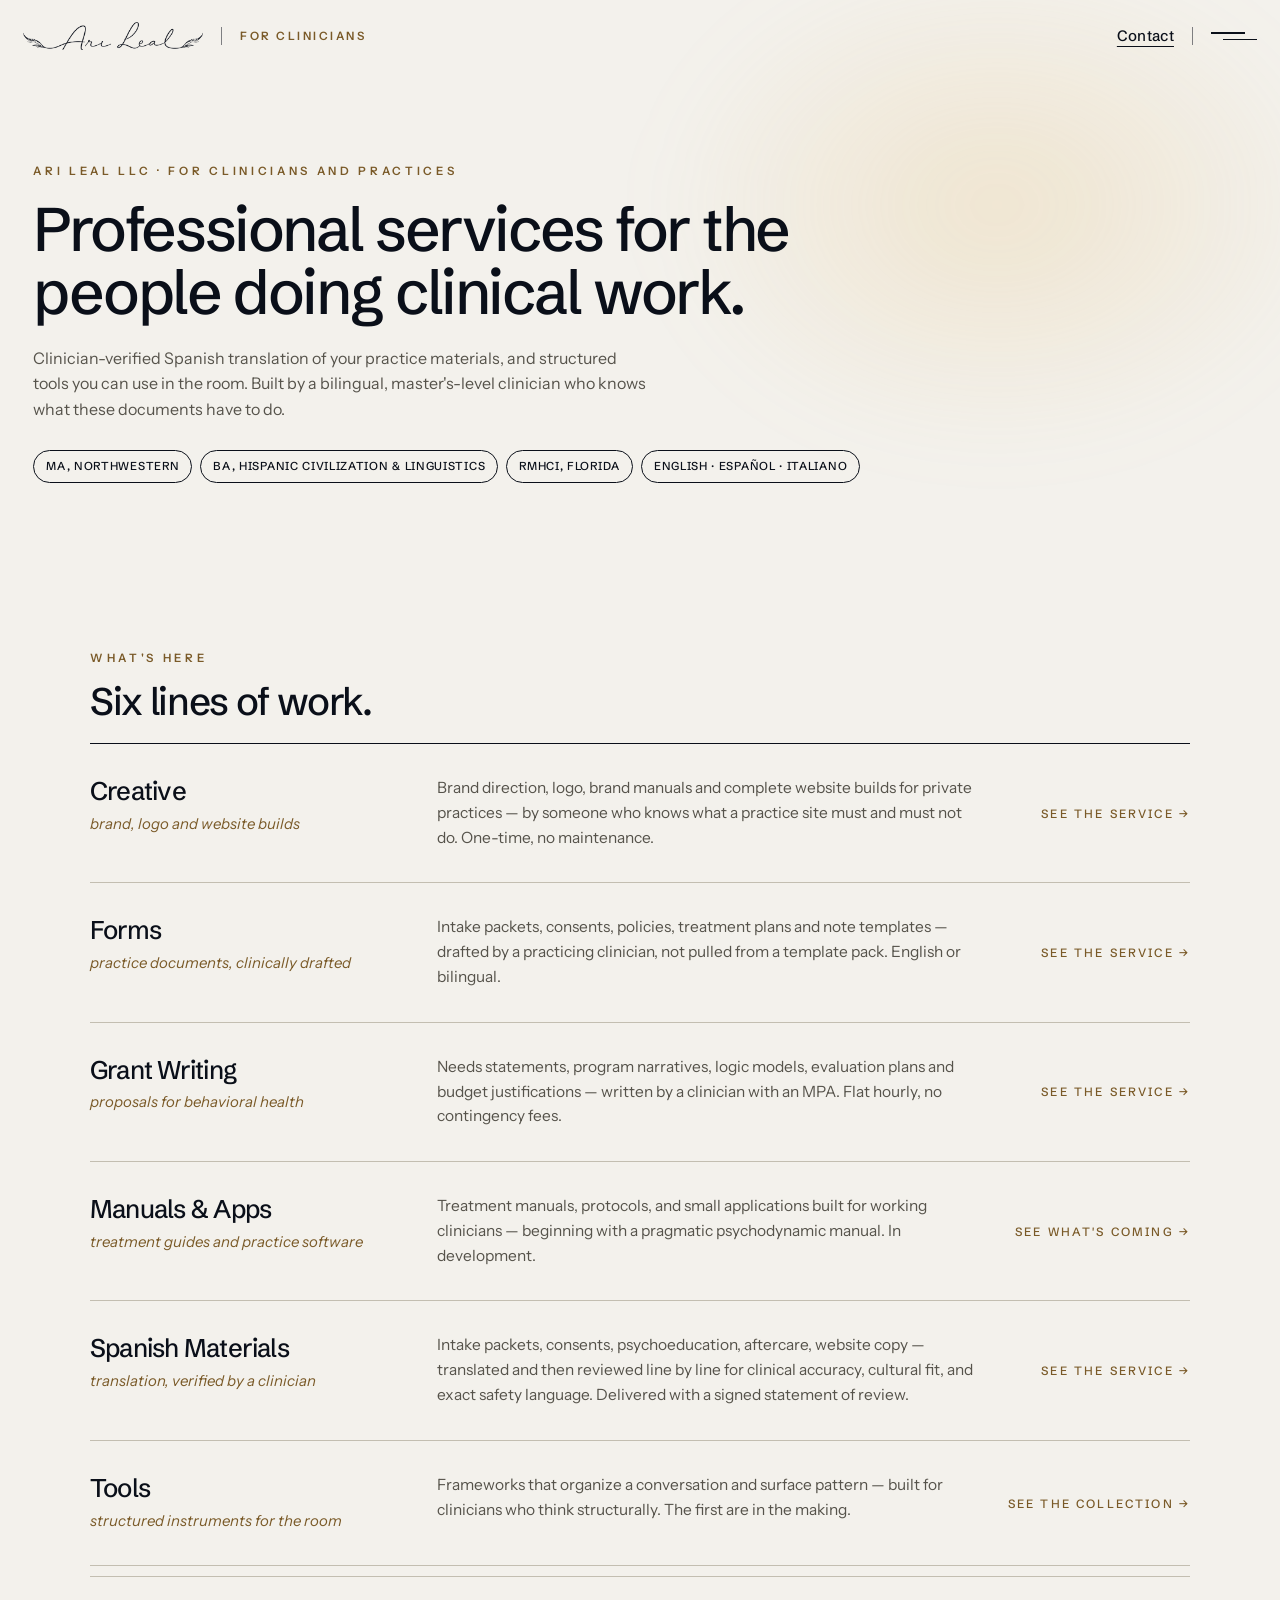
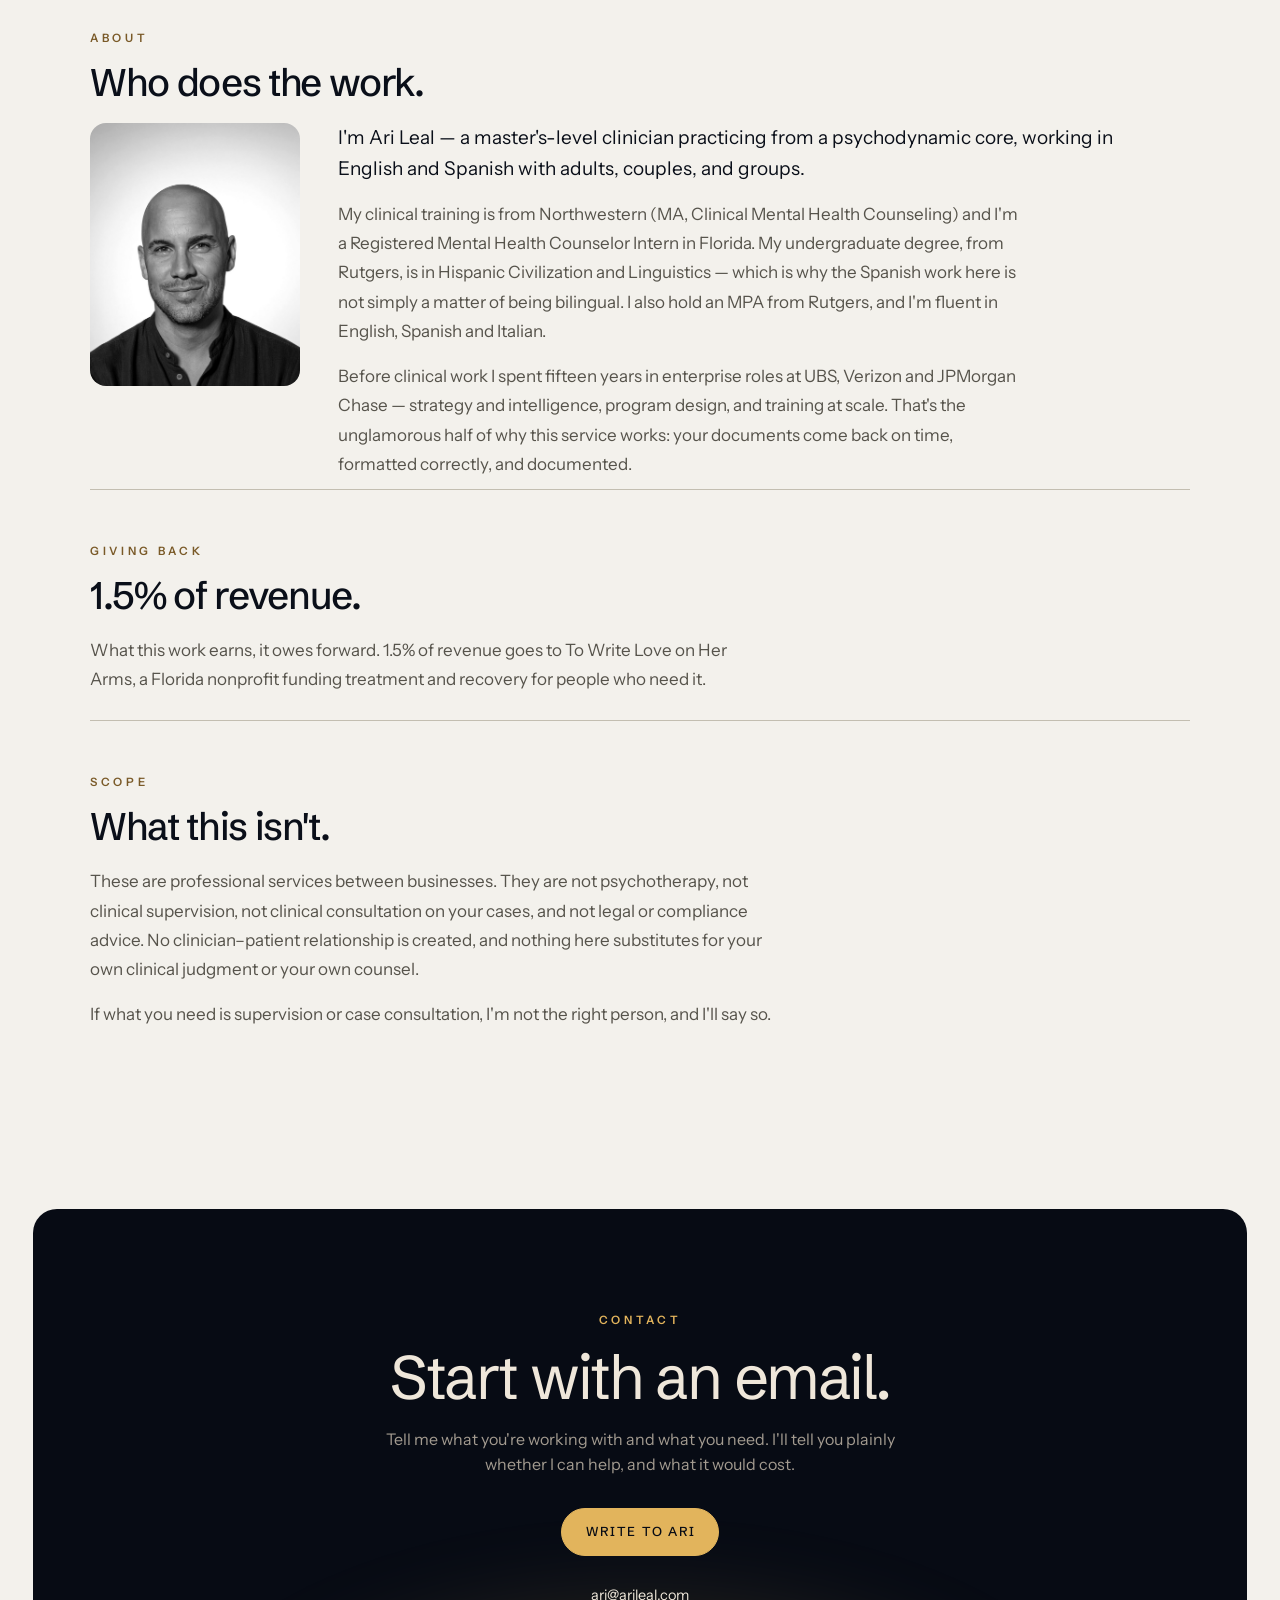
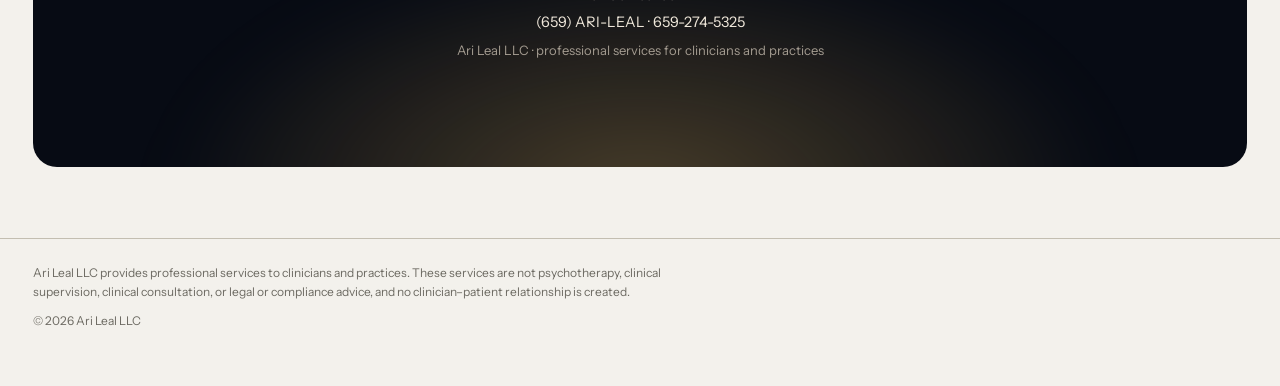
==== commit f7150984: "Add files via upload" ====
--- a/index.html
+++ b/index.html
@@ -7,41 +7,62 @@
 <meta name="description" content="Clinician-verified Spanish translation of practice materials, and structured clinical tools. From a bilingual, master's-level clinician. Professional services, not clinical supervision.">
 <link rel="preconnect" href="https://fonts.googleapis.com">
 <link rel="preconnect" href="https://fonts.gstatic.com" crossorigin>
-<link rel="stylesheet" href="https://fonts.googleapis.com/css2?family=Archivo:wght@400;500;600&family=Fraunces:ital,opsz,wght@0,9..144,400;0,9..144,500;0,9..144,600;1,9..144,400;1,9..144,500&family=Newsreader:ital,opsz,wght@0,6..72,300;0,6..72,400;1,6..72,300&display=swap">
-<link rel="stylesheet" href="styles.css?v=1">
+<link rel="stylesheet" href="https://fonts.googleapis.com/css2?family=Schibsted+Grotesk:wght@400;500;600;700;800&family=Instrument+Sans:ital,wght@0,400;0,500;0,600;1,400&display=swap">
+<link rel="stylesheet" href="styles.css?v=2">
+<link rel="icon" href="favicon.ico" sizes="any">
+<link rel="icon" type="image/png" sizes="32x32" href="assets/favicon-32.png">
+<link rel="icon" type="image/png" sizes="16x16" href="assets/favicon-16.png">
+<link rel="apple-touch-icon" href="assets/apple-touch-icon.png">
+<meta name="theme-color" content="#F3F1EC">
+<meta property="og:type" content="website">
+<meta property="og:site_name" content="Ari Leal — For Clinicians">
+<meta property="og:title" content="Ari Leal — For Clinicians · Professional services for clinicians and practices">
+<meta property="og:description" content="Clinician-verified Spanish translation of practice materials, and structured clinical tools. From a bilingual, master's-level clinician. Professional services, not clinical supervision.">
+<meta property="og:image" content="https://clinicians.arileal.com/assets/og-image.jpg">
+<meta property="og:image:width" content="1200">
+<meta property="og:image:height" content="630">
+<meta property="og:url" content="https://clinicians.arileal.com/">
+<meta name="twitter:card" content="summary_large_image">
+<meta name="twitter:title" content="Ari Leal — For Clinicians · Professional services for clinicians and practices">
+<meta name="twitter:description" content="Clinician-verified Spanish translation of practice materials, and structured clinical tools. From a bilingual, master's-level clinician. Professional services, not clinical supervision.">
+<meta name="twitter:image" content="https://clinicians.arileal.com/assets/og-image.jpg">
 </head>
 <body>
 
-<nav id="nav">
-  <a class="wordmark" href="index.html" aria-label="Ari Leal — for clinicians"><img src="assets/signature.png" alt="Ari Leal"><span class="wm-sub">For Clinicians</span></a>
-  <ul>
-    <li><a href="creative.html">Creative</a></li>
-    <li><a href="forms.html">Forms</a></li>
-    <li><a href="grant-writing.html">Grant Writing</a></li>
-    <li><a href="manuals.html">Manuals</a></li>
-    <li><a href="spanish-materials.html">Spanish Materials</a></li>
-    <li><a href="tools.html">Tools</a></li>
-    <li><a href="index.html#about">About</a></li>
-    <li><a class="pill pill--ghost navpill" href="https://www.arileal.com">arileal.com</a></li>
-    <li><a class="cta" href="#contact">Contact</a></li>
-  </ul>
-  <button id="menuBtn" class="menu-btn" aria-expanded="false" aria-controls="drawer">Menu</button>
+<nav class="top" aria-label="Primary">
+  <div class="nav-l">
+    <a class="sig" href="index.html" aria-label="Ari Leal, for clinicians, home">
+      <img class="sig-ink" src="assets/signature-ink.png" alt="Ari Leal">
+      <img class="sig-light" src="assets/signature.png" alt="" aria-hidden="true">
+    </a>
+    <span class="bar"></span>
+    <span class="wm-sub">For Clinicians</span>
+  </div>
+  <div class="nav-r">
+    <a class="talk" href="#contact">Contact</a>
+    <span class="bar"></span>
+    <button class="burger" id="burger" type="button" aria-label="Menu" aria-expanded="false" aria-controls="menu"><i></i><i></i></button>
+  </div>
 </nav>
 
-<div id="drawer" class="drawer" aria-hidden="true">
-  <button id="drawerClose" class="drawer-close" aria-label="Close">Close</button>
-  <a href="creative.html">Creative</a>
-  <a href="forms.html">Forms</a>
-  <a href="grant-writing.html">Grant Writing</a>
-  <a href="manuals.html">Manuals</a>
-  <a href="spanish-materials.html">Spanish Materials</a>
-  <a href="tools.html">Tools</a>
-  <a href="index.html#about">About</a>
-  <a href="#contact">Contact</a>
-  <a href="https://www.arileal.com">arileal.com</a>
+<div class="menu menu--long" id="menu" aria-hidden="true" inert>
+  <div>
+    <ul>
+      <li><a href="creative.html">Creative</a></li>
+      <li><a href="forms.html">Forms</a></li>
+      <li><a href="grant-writing.html">Grant Writing</a></li>
+      <li><a href="manuals.html">Manuals</a></li>
+      <li><a href="spanish-materials.html">Spanish Materials</a></li>
+      <li><a href="tools.html">Tools</a></li>
+      <li><a href="index.html#about">About</a></li>
+      <li><a href="#contact">Contact</a></li>
+      <li><a href="https://www.arileal.com">arileal.com <small>Coaching</small></a></li>
+    </ul>
+    <div class="menu-foot"><span>ari@arileal.com</span><span>Ari Leal LLC &middot; professional services for clinicians and practices</span></div>
+  </div>
 </div>
 
-<section class="panel" id="c-hero" data-tone="dark">
+<section class="panel" id="c-hero" data-tone="light">
   <div class="wrap">
     <p class="eyebrow rv">Ari Leal LLC &middot; for clinicians and practices</p>
     <h1 class="rv">Professional services for the people doing clinical work.</h1>
@@ -130,49 +151,89 @@
   </div></div>
 </section>
 
-<section class="panel" id="contact" data-tone="dark">
-  <div class="wrap begin-inner">
-    <p class="eyebrow">Contact</p>
-    <h2>Start with an email.</h2>
-    <p class="lede">Tell me what you're working with and what you need. I'll tell you plainly whether I can help, and what it would cost.</p>
-    <p class="cta-row">
-      <a class="pill pill--solid" href="mailto:ari@arileal.com?subject=Clinician%20services">Write to Ari</a>
-    </p>
-    <p class="reach">
-      <a href="mailto:ari@arileal.com">ari@arileal.com</a><br>
-      <a href="tel:+16592745325">(659) ARI-LEAL &middot; 659-274-5325</a><br>
-      <span class="dim">Ari Leal LLC &middot; professional services for clinicians and practices</span>
-    </p>
+<section class="panel" id="contact" data-tone="light">
+  <div class="night-card" data-tone="dark">
+    <div class="begin-inner">
+        <p class="eyebrow">Contact</p>
+        <h2>Start with an email.</h2>
+        <p class="lede">Tell me what you're working with and what you need. I'll tell you plainly whether I can help, and what it would cost.</p>
+        <p class="cta-row">
+          <a class="pill pill--solid mag" href="mailto:ari@arileal.com?subject=Clinician%20services">Write to Ari</a>
+        </p>
+        <p class="reach">
+          <a href="mailto:ari@arileal.com">ari@arileal.com</a><br>
+          <a href="tel:+16592745325">(659) ARI-LEAL &middot; 659-274-5325</a><br>
+          <span class="dim">Ari Leal LLC &middot; professional services for clinicians and practices</span>
+        </p>
+    </div>
   </div>
 </section>
 
-<footer>
-  <p class="legal">Ari Leal LLC provides professional services to clinicians and practices. These services are not psychotherapy, clinical supervision, clinical consultation, or legal or compliance advice, and no clinician&ndash;patient relationship is created.</p>
-  <p class="legal">&copy; 2026 Ari Leal LLC</p>
+<footer class="site-foot">
+  <div class="shell foot-min">
+    <p class="legal">Ari Leal LLC provides professional services to clinicians and practices. These services are not psychotherapy, clinical supervision, clinical consultation, or legal or compliance advice, and no clinician&ndash;patient relationship is created.</p>
+    <p class="legal">&copy; 2026 Ari Leal LLC</p>
+  </div>
 </footer>
 <script>
 (function(){
-  var root=document.documentElement; root.classList.add('js');
-  document.body.setAttribute('data-tone','light');
+  var root=document.documentElement, body=document.body; root.classList.add('js');
+  var reduce=window.matchMedia('(prefers-reduced-motion: reduce)').matches;
+  var fine=window.matchMedia('(hover: hover) and (pointer: fine)').matches;
+
+  /* reveals */
   var panels=[].slice.call(document.querySelectorAll('.panel'));
-  var nav=document.getElementById('nav');
   if('IntersectionObserver' in window){
-    var reveal=new IntersectionObserver(function(es){es.forEach(function(e){if(e.isIntersecting)e.target.classList.add('is-in');});},{threshold:0.12});
-    panels.forEach(function(p){reveal.observe(p);});
-    var active=new IntersectionObserver(function(es){es.forEach(function(e){
-      if(!e.isIntersecting)return;
-      document.body.setAttribute('data-tone',e.target.getAttribute('data-tone'));
-    });},{threshold:0.5});
-    panels.forEach(function(p){active.observe(p);});
+    var io=new IntersectionObserver(function(es){es.forEach(function(e){
+      if(e.isIntersecting){e.target.classList.add('is-in');io.unobserve(e.target);}
+    });},{threshold:0,rootMargin:'0px 0px -10% 0px'});
+    panels.forEach(function(p){io.observe(p);});
   }else{panels.forEach(function(p){p.classList.add('is-in');});}
-  panels[0].classList.add('is-in');
-  function onScroll(){nav.classList.toggle('solid',window.scrollY>40);} onScroll();
-  window.addEventListener('scroll',onScroll,{passive:true});
-  var btn=document.getElementById('menuBtn'),dr=document.getElementById('drawer'),cl=document.getElementById('drawerClose');
-  function openD(){dr.classList.add('open');dr.setAttribute('aria-hidden','false');btn.setAttribute('aria-expanded','true');}
-  function closeD(){dr.classList.remove('open');dr.setAttribute('aria-hidden','true');btn.setAttribute('aria-expanded','false');}
-  if(btn){btn.addEventListener('click',openD);} if(cl){cl.addEventListener('click',closeD);}
-  if(dr){dr.querySelectorAll('a').forEach(function(a){a.addEventListener('click',closeD);});}
+  if(panels[0])panels[0].classList.add('is-in');
+
+  /* nav: light over night, a soft fade once the page moves */
+  var darks=[].slice.call(document.querySelectorAll('[data-tone="dark"]'));
+  function paint(){
+    var dark=false, full=false;
+    for(var i=0;i<darks.length;i++){var r=darks[i].getBoundingClientRect();
+      if(r.top<=40&&r.bottom>=40){dark=true;full=!darks[i].classList.contains('night-card');break;}}
+    body.classList.toggle('dark-nav',dark);
+    body.classList.toggle('scrolled',window.scrollY>24&&(!dark||full));
+  }
+  var tick=false;
+  window.addEventListener('scroll',function(){if(!tick){tick=true;requestAnimationFrame(function(){tick=false;paint();});}},{passive:true});
+  window.addEventListener('resize',paint); paint();
+
+  /* menu */
+  var burger=document.getElementById('burger'), menuEl=document.getElementById('menu');
+  function setMenu(open){
+    body.classList.toggle('menu-open',open);
+    burger.setAttribute('aria-expanded',open?'true':'false');
+    menuEl.setAttribute('aria-hidden',open?'false':'true');
+    menuEl.inert=!open;
+    if(open){var f=menuEl.querySelector('a');if(f)setTimeout(function(){f.focus({preventScroll:true});},120);}
+    else if(document.activeElement&&menuEl.contains(document.activeElement)){burger.focus();}
+  }
+  burger.addEventListener('click',function(){setMenu(!body.classList.contains('menu-open'));});
+  [].slice.call(menuEl.querySelectorAll('a')).forEach(function(a){a.addEventListener('click',function(){setMenu(false);});});
+  document.addEventListener('keydown',function(e){if(e.key==='Escape'&&body.classList.contains('menu-open'))setMenu(false);});
+
+  /* magnetic pills: a light spring toward the pointer, fine pointers only */
+  if(fine&&!reduce){
+    [].slice.call(document.querySelectorAll('.mag')).forEach(function(b){
+      var tx=0,ty=0,x=0,y=0,vx=0,vy=0,run=false;
+      function step(){
+        vx=(vx+(tx-x)*.16)*.72; vy=(vy+(ty-y)*.16)*.72; x+=vx; y+=vy;
+        b.style.transform='translate('+x.toFixed(2)+'px,'+y.toFixed(2)+'px)';
+        if(Math.abs(tx-x)+Math.abs(ty-y)+Math.abs(vx)+Math.abs(vy)>.05)requestAnimationFrame(step);
+        else{run=false;if(!tx&&!ty)b.style.transform='';}
+      }
+      function kick(){if(!run){run=true;requestAnimationFrame(step);}}
+      b.addEventListener('pointermove',function(e){var r=b.getBoundingClientRect();
+        tx=(e.clientX-r.left-r.width/2)*.16; ty=(e.clientY-r.top-r.height/2)*.22; kick();});
+      b.addEventListener('pointerleave',function(){tx=0;ty=0;kick();});
+    });
+  }
 })();
 </script>
 </body>
--- a/styles.css
+++ b/styles.css
@@ -1,719 +1,590 @@
 /* =========================================================
-   ARI LEAL — shared stylesheet
-   base system + per-page sections
+   ARI LEAL — shared stylesheet (v5)
+   "The Lit Studio": the system extracted from the homepage.
+   Light-first. Paper and shore lead, night is the inset panel
+   or the full-bleed band, gold is light, ember is spent once.
+   Type: Schibsted Grotesk (display, buttons) + Instrument Sans.
+   Radii: 16 images · 24 panels · pill for every action.
    ========================================================= */
 
-
-/* ============================================================
-   ARI LEAL — THE DESCENT
-   Seven levels. Dark = submerged. Light = surfaced.
-   Palette extends the existing night & gold tokens.
-   ============================================================ */
-
 :root{
-  /* submerged */
-  --night:#070B14; --panel:#0D1220; --line:#232B42;
-  --gold:#E2B45C;  --gold-soft:#A9874A;
+  /* night */
+  --night:#070B14; --panel:#0D1220; --line:#232B42; --night-hi:#121A2C;
+  --gold:#E2B45C;  --gold-soft:#A9874A; --gold-hi:#EAC57E; --gold-rgb:226,180,92;
   --ink:#EFE7DA;   --muted:#A39B90;
-  /* surfaced */
-  --shore:#E4E1D8; --shore-2:#D6D2C7; --shore-line:#C3BEB1;
-  --ink-deep:#0A0F19; --muted-deep:#56534B; --gold-deep:#7A5A28;
+  /* paper and shore */
+  --paper:#F3F1EC; --shore:#E4E1D8; --shore-2:#D6D2C7; --shore-line:#C3BEB1;
+  --ink-deep:#0A0F19; --muted-deep:#56534B; --ink-dim:#6E6A62; --gold-deep:#7A5A28;
   /* spent once */
-  --ember:#D4784A; --ember-deep:#A8512A;
-
-  --fr:"Fraunces",Georgia,serif;
-  --nw:"Newsreader",Georgia,serif;
-  --ar:"Archivo","Helvetica Neue",Arial,sans-serif;
-
-  --nav-h:64px;
-  --pad:clamp(22px,5vw,72px);
+  --ember:#D4784A; --ember-deep:#A8512A; --ember-ink:#8F4524;
+
+  --display:'Schibsted Grotesk',system-ui,-apple-system,'Segoe UI',sans-serif;
+  --body:'Instrument Sans',system-ui,-apple-system,'Segoe UI',sans-serif;
+  /* the old family names, remapped so page-level styles follow the new system */
+  --fr:var(--display);
+  --nw:var(--body);
+  --ar:var(--body);
+
+  --nav-h:72px;
+  --pad:clamp(20px,2.6vw,36px);
+  --inset:clamp(16px,2.6vw,40px);
+  --r:24px;
   --ease:cubic-bezier(.22,.61,.36,1);
-}
-
-*{box-sizing:border-box;margin:0;padding:0}
-html{
-  scroll-behavior:smooth;
-  scroll-snap-type:y mandatory;
-  background:var(--night);
-  -webkit-text-size-adjust:100%;
-}
-body{
-  background:var(--night);
-  color:var(--ink);
-  font-family:var(--nw); font-weight:300;
-  font-size:17px; line-height:1.65;
-  -webkit-font-smoothing:antialiased;
-  overflow-x:hidden;
-}
-img,video{display:block;max-width:100%}
-a{color:inherit;text-decoration:none}
-:focus-visible{outline:2px solid var(--gold);outline-offset:3px;border-radius:2px}
+  --out:cubic-bezier(.23,1,.32,1);
+  --io:cubic-bezier(.77,0,.175,1);
+  color-scheme:light;
+}
 
 /* ---------- tone system : every component reads these ---------- */
+:root,[data-tone="light"]{
+  --bg:var(--paper); --surface:var(--shore); --fg:var(--ink-deep);
+  --dim:var(--muted-deep); --accent:var(--gold-deep); --accent-ink:var(--paper);
+  --rule:var(--shore-line);
+  --btn-bg:var(--night); --btn-fg:var(--ink); --btn-hover:var(--night-hi); --btn-arrow:var(--gold);
+  --btn-shadow:0 18px 40px -16px rgba(7,11,20,.55);
+  --ghost-line:var(--ink-deep);
+  --focus:var(--gold-deep);
+}
 [data-tone="dark"]{
   --bg:var(--night); --surface:var(--panel); --fg:var(--ink);
   --dim:var(--muted); --accent:var(--gold); --accent-ink:var(--night);
   --rule:var(--line);
-}
-[data-tone="light"]{
-  --bg:var(--shore); --surface:var(--shore-2); --fg:var(--ink-deep);
-  --dim:var(--muted-deep); --accent:var(--gold-deep); --accent-ink:var(--shore);
-  --rule:var(--shore-line);
-}
+  --btn-bg:var(--gold); --btn-fg:var(--night); --btn-hover:var(--gold-hi); --btn-arrow:var(--night);
+  --btn-shadow:none;
+  --ghost-line:color-mix(in srgb,var(--ink) 40%,transparent);
+  --focus:var(--gold);
+}
+
+*{box-sizing:border-box;margin:0;padding:0}
+html{background:var(--paper);-webkit-text-size-adjust:100%;scroll-behavior:smooth;scrollbar-color:var(--shore-line) transparent}
+body{
+  background:var(--paper); color:var(--ink-deep);
+  font-family:var(--body); font-weight:400;
+  font-size:16px; line-height:1.6;
+  -webkit-font-smoothing:antialiased;
+  overflow-x:hidden;
+}
+img,video{display:block;max-width:100%}
+a{color:inherit;text-decoration:none}
+b,strong{font-weight:600}
+::selection{background:rgba(var(--gold-rgb),.38);color:var(--ink-deep)}
+:focus-visible{outline:2px solid var(--focus);outline-offset:4px;border-radius:2px}
 
 /* ============================ NAV ============================ */
-#nav{
-  position:fixed; inset:0 0 auto 0; z-index:60;
-  height:var(--nav-h);
+nav.top{
+  position:fixed; top:0; left:0; right:0; z-index:60;
+  padding:calc(14px + env(safe-area-inset-top,0px)) clamp(18px,1.8vw,28px) 14px;
   display:flex; align-items:center; justify-content:space-between;
-  padding:0 var(--pad);
-  font-family:var(--ar);
-  transition:background .45s var(--ease), border-color .45s var(--ease), color .45s var(--ease);
-  border-bottom:1px solid transparent;
-  color:var(--ink);
-}
-#nav.solid{backdrop-filter:blur(14px) saturate(120%);-webkit-backdrop-filter:blur(14px) saturate(120%)}
-body[data-tone="dark"] #nav.solid{background:rgba(7,11,20,.78);border-bottom-color:rgba(35,43,66,.9);color:var(--ink)}
-body[data-tone="light"] #nav.solid{background:rgba(228,225,216,.82);border-bottom-color:rgba(195,190,177,.9);color:var(--ink-deep)}
-body[data-tone="light"] #nav:not(.solid){color:var(--ink-deep)}
-
-.wordmark{
-  font-family:var(--fr); font-weight:500;
-  font-size:14px; letter-spacing:.34em; text-transform:uppercase;
-  white-space:nowrap;
-}
-#nav ul{display:flex; gap:clamp(16px,2.4vw,34px); list-style:none; align-items:center}
-#nav ul a{
-  font-size:12.5px; letter-spacing:.1em; text-transform:uppercase;
-  opacity:.72; transition:opacity .2s, color .2s;
-}
-#nav ul a:hover{opacity:1}
+  pointer-events:none;
+  color:var(--ink-deep); transition:color .45s ease;
+}
+nav.top > *{pointer-events:auto}
+/* a soft fade under the nav once the page moves, so text dissolves instead of colliding */
+nav.top::before{
+  content:""; position:absolute; inset:0 0 -28px 0; z-index:-1; pointer-events:none;
+  opacity:0; transition:opacity .45s ease;
+  background:linear-gradient(180deg,rgba(243,241,236,.96) 0%,rgba(243,241,236,.82) 58%,rgba(243,241,236,0) 100%);
+}
+body.scrolled nav.top::before{opacity:1}
+body.dark-nav nav.top::before{background:linear-gradient(180deg,rgba(7,11,20,.92) 0%,rgba(7,11,20,.74) 58%,rgba(7,11,20,0) 100%)}
+body.menu-open nav.top::before{opacity:0}
+
+.nav-l,.nav-r{display:flex;align-items:center;gap:18px}
+.sig{display:block;position:relative;height:28px;width:180px}
+.sig img{position:absolute;left:0;top:0;height:28px;width:auto;transition:opacity .45s ease}
+.sig .sig-light{opacity:0}
+body.dark-nav .sig .sig-ink,body.menu-open .sig .sig-ink{opacity:0}
+body.dark-nav .sig .sig-light,body.menu-open .sig .sig-light{opacity:1}
+.bar{width:1px;height:18px;background:currentColor;opacity:.5}
+.talk{
+  font-family:var(--display); font-size:15px; font-weight:500; letter-spacing:.02em; color:inherit;
+  display:inline-flex; align-items:center; gap:7px; min-height:44px;
+  text-decoration:underline; text-decoration-thickness:1px; text-underline-offset:5px;
+}
+.talk i{font-style:normal;color:var(--gold-deep);display:inline-block;transition:color .45s ease,transform .25s var(--out)}
+.burger{width:46px;height:44px;background:none;border:0;cursor:pointer;display:flex;flex-direction:column;justify-content:center;gap:5px;align-items:flex-end;padding:0;color:inherit}
+.burger i{display:block;height:1.5px;background:currentColor;width:34px;transition:transform .5s var(--out),width .5s var(--out)}
+.burger i:nth-child(1){transform:translateX(-12px)}
+body.menu-open .burger i:nth-child(1){transform:translateY(3.2px) rotate(-45deg);width:28px}
+body.menu-open .burger i:nth-child(2){transform:translateY(-3.2px) rotate(45deg);width:28px}
+body.dark-nav nav.top,body.menu-open nav.top{color:var(--ink)}
+body.dark-nav .talk i,body.menu-open .talk i{color:var(--gold)}
+body.dark-nav nav.top :focus-visible,body.menu-open nav.top :focus-visible{outline-color:var(--gold)}
+
+/* full-screen menu, revealed top-down */
+.menu{
+  position:fixed; inset:0; z-index:55;
+  background:var(--night); color:var(--ink);
+  clip-path:inset(0 0 100% 0); transition:clip-path .6s var(--io);
+  display:grid; align-items:end;
+  padding:clamp(80px,12vh,120px) clamp(20px,4vw,56px) clamp(40px,8vh,72px);
+  --focus:var(--gold);
+}
+body.menu-open .menu{clip-path:inset(0 0 0 0)}
+.menu ul{list-style:none;margin:0;padding:0;display:grid;gap:2px}
+.menu a{
+  font-family:var(--display); font-weight:500; font-size:clamp(2rem,6.2vw,4.4rem);
+  letter-spacing:-.04em; line-height:1.1; color:var(--ink);
+  display:inline-flex; align-items:baseline; gap:18px;
+  opacity:0; transform:translateY(18px);
+  transition:opacity .45s ease,transform .6s var(--out),color .2s ease;
+}
+.menu a small{font-family:var(--body);font-size:11.5px;font-weight:600;letter-spacing:.24em;text-transform:uppercase;color:var(--gold-soft)}
+body.menu-open .menu a{opacity:1;transform:none}
+body.menu-open .menu li:nth-child(1) a{transition-delay:.18s}
+body.menu-open .menu li:nth-child(2) a{transition-delay:.22s}
+body.menu-open .menu li:nth-child(3) a{transition-delay:.26s}
+body.menu-open .menu li:nth-child(4) a{transition-delay:.3s}
+body.menu-open .menu li:nth-child(5) a{transition-delay:.34s}
+body.menu-open .menu li:nth-child(6) a{transition-delay:.38s}
+.menu-foot{margin-top:40px;font-size:13px;letter-spacing:.01em;color:var(--muted);display:flex;gap:28px;flex-wrap:wrap}
+
+/* ========================== BUTTONS ========================== */
+/* night pill on light, gold pill on night; ghost is a 1px outline */
 .pill{
-  display:inline-flex; align-items:center; justify-content:center; gap:.5em;
-  font-family:var(--ar); font-size:12.5px; font-weight:500;
-  letter-spacing:.12em; text-transform:uppercase;
-  padding:11px 26px; border-radius:999px;
-  border:1px solid currentColor;
-  transition:background .28s var(--ease), color .28s var(--ease), transform .28s var(--ease), border-color .28s var(--ease);
-  white-space:nowrap;
-}
-.pill:hover{transform:translateY(-1px)}
-.pill--ghost{color:var(--fg); border-color:color-mix(in srgb, var(--fg) 42%, transparent)}
-.pill--ghost:hover{border-color:var(--fg); background:color-mix(in srgb, var(--fg) 8%, transparent)}
-.pill--solid{background:var(--accent); color:var(--accent-ink); border-color:var(--accent)}
-.pill--solid:hover{background:color-mix(in srgb, var(--accent) 84%, var(--fg)); border-color:transparent}
-#nav .pill{padding:9px 22px; font-size:11.5px}
-#nav .pill--nav{color:var(--gold); border-color:var(--gold-soft)}
-body[data-tone="light"] #nav .pill--nav{color:var(--gold-deep); border-color:var(--gold-deep)}
-body[data-tone="light"] #nav .pill--nav:hover{background:rgba(122,90,40,.1)}
-body[data-tone="dark"] #nav .pill--nav:hover{background:rgba(226,180,92,.1)}
-
-.menu-btn{
-  display:none; background:none; border:0; cursor:pointer; color:inherit;
-  font-family:var(--ar); font-size:11.5px; letter-spacing:.14em; text-transform:uppercase;
-  padding:10px 4px;
-}
-
-/* ---------- mobile drawer ---------- */
-#drawer{
-  position:fixed; inset:0; z-index:70;
-  background:rgba(7,11,20,.97);
-  backdrop-filter:blur(18px); -webkit-backdrop-filter:blur(18px);
-  display:flex; flex-direction:column; justify-content:center; gap:6px;
-  padding:0 var(--pad);
-  transform:translateY(-100%); transition:transform .5s var(--ease);
-  color:var(--ink);
-}
-#drawer.open{transform:none}
-#drawer a{
-  font-family:var(--fr); font-size:clamp(26px,7vw,40px); font-weight:400;
-  padding:10px 0; border-bottom:1px solid var(--line);
-}
-#drawer .close{
-  position:absolute; top:18px; right:var(--pad);
-  font-family:var(--ar); font-size:12px; letter-spacing:.16em; text-transform:uppercase;
-  background:none;border:0;color:var(--muted);cursor:pointer;padding:10px
-}
-
-/* ======================== DEPTH GAUGE ======================== */
-.gauge{
-  position:fixed; right:clamp(14px,2vw,28px); top:50%; transform:translateY(-50%);
-  z-index:55; display:flex; flex-direction:column; align-items:flex-end; gap:16px;
-}
-.gauge-track{
-  position:absolute; right:5px; top:-14px; bottom:-14px; width:1px;
-  background:color-mix(in srgb, var(--fg) 22%, transparent);
-}
-.gauge-fill{
-  position:absolute; right:5px; top:-14px; bottom:-14px; width:1px;
-  background:var(--accent); transform-origin:top; transform:scaleY(0);
-  transition:transform .12s linear;
-}
-.gauge a{
-  position:relative; display:flex; align-items:center; gap:10px;
-  font-family:var(--ar); font-size:9.5px; letter-spacing:.16em; text-transform:uppercase;
-}
-.gauge .lbl{
-  color:var(--dim); opacity:0; transform:translateX(6px);
-  transition:opacity .3s var(--ease), transform .3s var(--ease);
-  white-space:nowrap;
-}
-.gauge a:hover .lbl,.gauge a:focus-visible .lbl,.gauge a.on .lbl{opacity:1;transform:none}
-.gauge a.on .lbl{color:var(--accent)}
-.gauge .dot{
-  position:relative; z-index:1;
-  width:9px;height:9px;border-radius:50%;
-  border:1px solid color-mix(in srgb, var(--fg) 45%, transparent);
-  background:var(--bg);
-  transition:background .3s var(--ease), border-color .3s var(--ease), transform .3s var(--ease);
-}
-.gauge a.on .dot{background:var(--accent);border-color:var(--accent);transform:scale(1.25)}
-
-/* ========================== PANELS ========================== */
+  display:inline-flex; align-items:center; justify-content:center; gap:12px;
+  min-height:48px; padding:14px 22px 14px 24px;
+  font-family:var(--display); font-size:13px; font-weight:500; line-height:1.2;
+  letter-spacing:.14em; text-transform:uppercase;
+  border-radius:999px; border:1px solid transparent;
+  white-space:nowrap; cursor:pointer; -webkit-appearance:none; appearance:none;
+  transition:background .25s ease,color .25s ease,border-color .25s ease,box-shadow .4s ease,scale .16s var(--out);
+}
+.pill:active{scale:.97}
+.pill i{font-style:normal;color:var(--btn-arrow)}
+.pill--solid{background:var(--btn-bg);color:var(--btn-fg);border-color:var(--btn-bg);box-shadow:var(--btn-shadow)}
+.pill--solid:hover,.pill--solid:focus-visible{background:var(--btn-hover);border-color:var(--btn-hover)}
+.pill--ghost{background:transparent;color:var(--fg);border-color:var(--ghost-line)}
+.pill[disabled]{opacity:.38;cursor:not-allowed;scale:none}
+
+/* ======================== TYPE + PANELS ======================== */
+h1,h2,h3{font-family:var(--display);font-weight:500;letter-spacing:-.035em;line-height:1.02;text-wrap:balance;color:var(--fg)}
+h3{letter-spacing:-.02em;line-height:1.2}
+h1 b,h2 b{font-weight:800}
+.eyebrow{font-family:var(--body);font-size:11.5px;font-weight:600;letter-spacing:.32em;text-transform:uppercase;color:var(--accent)}
+.kicker{font-family:var(--body);font-style:italic;font-size:clamp(15px,1.3vw,17px);color:var(--dim)}
+.lede{color:var(--dim);font-size:clamp(15px,1.25vw,17px);line-height:1.6;max-width:52ch}
+
 .panel{
   position:relative;
-  min-height:100svh;
-  scroll-snap-align:start;
   display:flex; align-items:center;
   padding:calc(var(--nav-h) + 28px) var(--pad) 92px;
   background:var(--bg); color:var(--fg);
-  overflow:hidden;
-  isolation:isolate;
-}
-.wrap{width:100%; max-width:1240px; margin:0 auto; position:relative; z-index:2}
-
-.eyebrow{
-  font-family:var(--ar); font-size:10.5px; font-weight:600;
-  letter-spacing:.34em; text-transform:uppercase; color:var(--accent);
-}
-.kicker{
-  font-family:var(--nw); font-style:italic; font-size:clamp(15px,1.5vw,19px);
-  color:var(--dim);
-}
-h1,h2{font-family:var(--fr); font-weight:400; text-wrap:balance; color:var(--fg)}
-.lede{color:var(--dim); font-size:clamp(15.5px,1.35vw,18.5px); max-width:52ch}
+  overflow:hidden; isolation:isolate;
+}
+.wrap{width:100%; max-width:1360px; margin:0 auto; position:relative; z-index:2}
 
 /* ---------- reveal (only when JS is on) ---------- */
-html.js .panel:not(.is-in) .rv{opacity:0; transform:translateY(26px)}
-.rv{transition:opacity .9s var(--ease), transform .9s var(--ease)}
+html.js .panel:not(.is-in) .rv{opacity:0; transform:translateY(16px)}
+.rv{transition:opacity .9s var(--out), transform .9s var(--out)}
 .panel.is-in .rv{opacity:1; transform:none}
 .rv:nth-child(2){transition-delay:.07s}
 .rv:nth-child(3){transition-delay:.14s}
 .rv:nth-child(4){transition-delay:.21s}
 .rv:nth-child(5){transition-delay:.28s}
-
-/* ====================== 1 · HERO ====================== */
-#top{padding-bottom:118px}
-.bed{position:absolute;inset:0;z-index:0;overflow:hidden}
-.bed video,.bed img{width:100%;height:100%;object-fit:cover}
-.bed::after{
-  content:"";position:absolute;inset:0;
-  background:linear-gradient(180deg, rgba(7,11,20,.74) 0%, rgba(7,11,20,.34) 42%, rgba(7,11,20,.55) 72%, rgba(7,11,20,.94) 100%);
-}
-.hero-inner{text-align:center; display:flex; flex-direction:column; align-items:center; gap:clamp(18px,2.4vw,28px)}
-.hero-inner h1{
-  font-style:normal;
-  font-size:clamp(29px,4.3vw,58px);
-  line-height:1.18; letter-spacing:-.012em;
-  max-width:19ch;
-}
-.hero-inner h1 em{font-style:normal;color:var(--gold)}
-.hero-inner .lede{max-width:44ch; margin-inline:auto}
-.cta-row{display:flex; gap:14px; flex-wrap:wrap; justify-content:center}
-
-.cue{
-  position:absolute; left:50%; bottom:34px; transform:translateX(-50%);
-  z-index:3; display:flex; flex-direction:column; align-items:center; gap:10px;
-  font-family:var(--ar); font-size:9.5px; letter-spacing:.4em; text-transform:uppercase;
-  color:var(--gold-soft);
-}
-.cue span{display:block;width:1px;height:44px;background:linear-gradient(var(--gold-soft),transparent);position:relative;overflow:hidden}
-.cue span::after{
-  content:"";position:absolute;inset:0;background:var(--gold);
-  animation:drop 2.6s var(--ease) infinite;
-}
-@keyframes drop{0%{transform:translateY(-100%)}60%,100%{transform:translateY(100%)}}
-
-/* hero load sequence */
-@keyframes rise{from{opacity:0;transform:translateY(30px)}to{opacity:1;transform:none}}
-#top .hero-inner>*{animation:rise .7s var(--ease) both}
-#top .hero-inner>*:nth-child(1){animation-delay:.05s}
-#top .hero-inner>*:nth-child(2){animation-delay:.13s}
-#top .hero-inner>*:nth-child(3){animation-delay:.21s}
-#top .hero-inner>*:nth-child(4){animation-delay:.29s}
-@keyframes drift{from{transform:scale(1.06) translateY(0)}to{transform:scale(1.14) translateY(-1.6%)}}
-#top .bed video{animation:drift 26s ease-in-out infinite alternate}
-
-/* ====================== 2 · ARI ====================== */
-.split{
-  display:grid; gap:clamp(28px,4vw,66px);
-  grid-template-columns:minmax(0,1.05fr) minmax(0,1fr);
-  align-items:center;
-}
-.split.flip>.figure{order:2}
-.figure{position:relative}
-.figure img{
-  width:100%; height:clamp(280px,46vh,460px); object-fit:cover;
-  object-position:center 22%;
-}
-.figure figcaption{
-  font-family:var(--ar); font-size:10px; letter-spacing:.22em; text-transform:uppercase;
-  color:var(--dim); margin-top:12px;
-}
-.stack{display:flex; flex-direction:column; gap:clamp(14px,1.8vw,20px); align-items:flex-start}
-.stack h2{font-size:clamp(38px,5.4vw,74px); line-height:.98; letter-spacing:-.022em}
-.meta{
-  font-family:var(--ar); font-size:11px; letter-spacing:.14em; text-transform:uppercase;
-  color:var(--dim); display:flex; flex-wrap:wrap; gap:8px 18px;
-  border-top:1px solid var(--rule); padding-top:16px; width:100%;
-}
-
-/* ================== 3-5 · THE OFFERINGS ================== */
-.offer h2{font-size:clamp(46px,8vw,108px); line-height:.9; letter-spacing:-.03em}
-.motif{position:relative; display:flex; justify-content:center}
-.motif img{width:min(100%,392px)}
-/* submerged: the symbol dissolved into the water */
-[data-tone="dark"] .motif img{mix-blend-mode:screen; opacity:.95}
-[data-tone="dark"] .motif::before{
-  content:"";position:absolute;inset:-14%;border-radius:50%;
-  background:radial-gradient(circle, rgba(226,180,92,.13), transparent 68%);
-}
-/* surfaced: the symbol framed as an object you can hold */
-[data-tone="light"] .motif{
-  background:var(--night);
-  border:1px solid var(--line);
-  box-shadow:inset 0 0 0 1px rgba(226,180,92,.14);
-  padding:clamp(20px,3vw,42px);
-}
-[data-tone="light"] .motif img{mix-blend-mode:screen}
-@keyframes breathe{from{transform:translateY(-7px)}to{transform:translateY(7px)}}
-.motif img{animation:breathe 9s ease-in-out infinite alternate}
-
-.enter{
-  display:inline-flex;align-items:center;gap:.65em;
-  font-family:var(--ar);font-size:12px;font-weight:500;letter-spacing:.18em;text-transform:uppercase;
-  color:var(--accent); padding-bottom:6px;
-  border-bottom:1px solid color-mix(in srgb, var(--accent) 45%, transparent);
-  transition:gap .28s var(--ease), border-color .28s var(--ease);
-}
-.enter:hover{gap:1.1em; border-bottom-color:var(--accent)}
-
-/* ====================== 6 · UNFOLD ====================== */
-#unfold{--accent:var(--ember-deep)}
-#unfold .rule{width:64px;height:2px;background:var(--ember);border:0}
-#unfold h2{font-family:var(--fr);font-size:clamp(52px,9.5vw,124px);line-height:.86;letter-spacing:.02em}
-.cover{
-  justify-self:center;
-  width:min(100%,330px); box-shadow:0 26px 60px -24px rgba(10,15,25,.55), 0 2px 0 rgba(10,15,25,.1);
-  transform:rotate(-1.4deg);
-  transition:transform .6s var(--ease);
-}
-.cover:hover{transform:rotate(0deg) translateY(-6px)}
-
-/* ====================== 7 · BEGIN ====================== */
-#begin{flex-direction:column; justify-content:space-between; gap:40px; padding-bottom:36px}
-.begin-inner{
-  display:flex;flex-direction:column;align-items:center;text-align:center;
-  gap:clamp(16px,2vw,24px); margin:auto; max-width:720px;
-}
-.begin-inner h2{font-size:clamp(30px,4.4vw,58px); line-height:1.1; letter-spacing:-.015em}
-.emblem{width:96px;opacity:.9}
-footer{
-  width:100%;max-width:1240px;margin:0 auto;
-  border-top:1px solid var(--rule); padding-top:22px;
-  display:grid; gap:16px 40px; grid-template-columns:repeat(auto-fit,minmax(210px,1fr));
-  font-size:13.5px; color:var(--dim);
-}
-footer a:hover{color:var(--gold)}
-.f-title{
-  font-family:var(--ar);font-size:10px;letter-spacing:.24em;text-transform:uppercase;
-  color:var(--gold-soft);margin-bottom:8px;display:block;
-}
-.disclaimer{font-size:12px;line-height:1.6;color:color-mix(in srgb,var(--muted) 78%, transparent)}
-.f-links{display:flex;flex-direction:column;gap:5px}
-
-/* ========================= RESPONSIVE ========================= */
-@media (max-width:1080px){
-  .gauge{display:none}
-}
-@media (max-width:860px){
-  html{scroll-snap-type:none}
-  #nav ul{display:none}
-  #nav .pill--nav{display:none}
-  .menu-btn{display:block}
-  .split{grid-template-columns:1fr; gap:26px}
-  .split.flip>.figure{order:0}
-  .panel{padding-top:calc(var(--nav-h) + 26px); padding-bottom:64px; min-height:auto}
-  #top,#begin{min-height:100svh}
-  .motif img{width:min(72%,300px)}
-  .figure img{height:clamp(230px,34vh,320px)}
-  .offer h2{font-size:clamp(42px,13vw,68px)}
-  .stack h2{font-size:clamp(36px,11vw,58px)}
-  #unfold h2{font-size:clamp(48px,17vw,88px)}
-}
-@media (max-height:700px) and (min-width:861px){
-  html{scroll-snap-type:y proximity}
-  .panel{min-height:auto; padding-block:calc(var(--nav-h) + 40px) 72px}
-  #top{min-height:100svh}
-}
-@media (prefers-reduced-motion: reduce){
-  html{scroll-behavior:auto; scroll-snap-type:none}
-  *,*::before,*::after{animation:none!important;transition:none!important}
-  html.js .panel:not(.is-in) .rv{opacity:1;transform:none}
-}
-
-/* ============ HOMEPAGE ============ */
-/* signature wordmark */
-.wordmark img{height:34px;width:auto;display:block}
-@media (max-width:860px){ .wordmark img{height:28px} }
-
-/* UNFOLD panel: shorter, calmer */
-#unfold{min-height:auto; padding-block:clamp(56px,9vh,96px)}
-#unfold h2{font-size:clamp(40px,6vw,76px)}
-#unfold .cover{width:min(100%,230px)}
-#unfold .lede{max-width:44ch}
-@media (max-width:860px){ #unfold .cover{width:min(72%,220px)} }
-
-/* About portrait: portrait-shaped, face fully visible */
-#ari .figure img{
-  height:auto;
-  aspect-ratio:4/5;
-  max-height:clamp(340px,58vh,560px);
-  width:auto;
-  max-width:100%;
-  object-fit:cover;
-  object-position:center 34%;
-  margin-inline:auto;
-}
-@media (max-width:860px){
-  #ari .figure img{max-height:clamp(300px,44vh,420px)}
-}
-
-/* ---- THE WORK: three tiles ---- */
-#work{min-height:auto; padding-block:clamp(64px,10vh,110px)}
-.work-head{text-align:center; max-width:60ch; margin:0 auto clamp(34px,5vw,56px)}
-.work-head h2{font-size:clamp(28px,3.4vw,42px); margin:12px 0 16px}
-.work-head .lede{margin-inline:auto}
-.tiles{display:grid; grid-template-columns:repeat(3,minmax(0,1fr)); gap:clamp(18px,2.4vw,28px)}
-.tile{
-  background:var(--surface); border:1px solid var(--rule); border-radius:18px;
-  padding:clamp(28px,3vw,40px) clamp(22px,2.4vw,32px) clamp(26px,3vw,34px);
-  display:flex; flex-direction:column; align-items:center; text-align:center;
-  transition:transform .3s var(--ease), border-color .3s var(--ease);
-}
-.tile:hover{transform:translateY(-4px); border-color:var(--gold-soft)}
-.tile img{width:clamp(74px,7vw,104px); height:auto; margin-bottom:22px}
-.tile h3{font-family:var(--fr); font-weight:400; font-size:clamp(22px,2.3vw,28px); color:var(--fg); margin-bottom:6px}
-.tile .kicker{font-size:14px; margin-bottom:14px; color:var(--accent); font-style:italic}
-.tile .tile-body{color:var(--dim); font-size:15.5px; line-height:1.65; flex:1}
-.tile .enter{
-  margin-top:22px; font-family:var(--ar); font-size:11.5px; font-weight:600;
-  letter-spacing:.22em; text-transform:uppercase; color:var(--accent);
-}
-@media (max-width:900px){ .tiles{grid-template-columns:1fr; gap:16px} .tile{padding:30px 26px} }
-
-/* portrait caption sits under the (centred) image */
-#ari .figure{text-align:center}
-#ari .figure figcaption{text-align:center}
-
-/* ===================== ROOM PAGES (light) — additions to The Descent ===================== */
-html{scroll-snap-type:none}
-.panel{min-height:auto;scroll-snap-align:none}
-#begin{min-height:auto}
-
-/* hero */
-#hero{min-height:82vh;padding-bottom:120px;background:var(--shore) 72% center/cover no-repeat}
+.rv:nth-child(6){transition-delay:.35s}
+
+/* ===================== BEGIN : inset on night ===================== */
+#begin{display:block;background:var(--paper);padding:clamp(24px,4vw,60px) var(--inset)}
+.night-card{
+  position:relative; background:var(--night); color:var(--ink);
+  border-radius:var(--r); overflow:hidden; isolation:isolate;
+  text-align:center; padding:clamp(56px,8vw,110px) clamp(24px,5vw,80px);
+}
+.night-card::before{
+  content:""; position:absolute; left:50%; bottom:-55%; width:90%; height:100%;
+  transform:translateX(-50%); pointer-events:none; filter:blur(30px);
+  background:radial-gradient(ellipse,rgba(var(--gold-rgb),.3),rgba(var(--gold-rgb),0) 62%);
+}
+.begin-inner{position:relative;z-index:2;max-width:760px;margin:0 auto;display:flex;flex-direction:column;align-items:center}
+.emblem{width:92px;opacity:.92;margin-bottom:22px}
+.begin-inner .eyebrow{margin-bottom:16px}
+.begin-inner h2{font-size:clamp(2.2rem,4.8vw,4rem);font-weight:400;letter-spacing:-.04em}
+.begin-inner h2 b{font-weight:700}
+.begin-inner .lede{color:var(--muted);margin:18px auto 0;max-width:50ch}
+.cta-row{display:flex;gap:12px;flex-wrap:wrap;justify-content:center;margin-top:30px}
+
+/* ============================ FOOTER ============================ */
+.site-foot{position:relative;background:var(--paper);color:var(--muted-deep);font-size:13.5px;padding-block:20px 56px}
+.shell{max-width:1360px;margin:0 auto;padding-inline:var(--pad)}
+.foot{display:grid;grid-template-columns:repeat(auto-fit,minmax(200px,1fr));gap:28px 40px;margin-bottom:32px;border-top:1px solid var(--shore-line);padding-top:24px}
+.foot .fh{margin:0 0 10px;font-size:11.5px;font-weight:600;letter-spacing:.24em;text-transform:uppercase;color:var(--gold-deep)}
+.foot a,.foot span{display:block;color:var(--muted-deep);padding-block:3px;transition:color .3s ease}
+.fine{max-width:80ch;line-height:1.6;font-size:12px;color:var(--muted-deep);opacity:.85}
+.fine + .fine{margin-top:10px}
+
+/* ===================== ROOM PAGES ===================== */
+#hero{min-height:82vh;min-height:82svh;padding-bottom:120px;background:var(--paper) 72% center/cover no-repeat}
 #hero::before{content:"";position:absolute;inset:0;z-index:1;pointer-events:none;
-  background:linear-gradient(90deg,rgba(228,225,216,.62) 0%,rgba(228,225,216,.42) 34%,rgba(228,225,216,0) 58%)}
+  background:
+    linear-gradient(180deg,rgba(243,241,236,.72) 0,rgba(243,241,236,0) 150px),
+    linear-gradient(90deg,rgba(243,241,236,.68) 0%,rgba(243,241,236,.46) 34%,rgba(243,241,236,0) 58%)}
 #hero::after{content:"";position:absolute;left:0;right:0;bottom:0;height:180px;z-index:1;pointer-events:none;
-  background:linear-gradient(180deg,rgba(228,225,216,0),var(--shore))}
+  background:linear-gradient(180deg,rgba(243,241,236,0),var(--paper))}
 .hero-copy{max-width:36rem}
-.crumb{font-family:var(--ar);font-size:11px;letter-spacing:.18em;text-transform:uppercase;color:var(--dim);margin-bottom:26px}
-.crumb a{opacity:.85}.crumb a:hover{opacity:1}
+.crumb{font-family:var(--body);font-size:11.5px;font-weight:500;letter-spacing:.18em;text-transform:uppercase;color:var(--dim);margin-bottom:26px}
+.crumb a{transition:color .25s ease}
 .crumb span{margin:0 9px;opacity:.5}
-#hero h1{font-size:clamp(46px,7vw,86px);line-height:.98;letter-spacing:-.005em}
+#hero h1{font-size:clamp(3rem,6.4vw,5.6rem);line-height:.98;letter-spacing:-.04em}
 .rule{width:64px;height:2px;background:var(--accent);margin:26px 0 20px}
-.triad{font-family:var(--ar);font-size:11.5px;font-weight:600;letter-spacing:.3em;text-transform:uppercase;color:var(--accent)}
-.desc{margin-top:18px;font-size:clamp(17px,1.7vw,20px);line-height:1.5;color:var(--fg);max-width:30rem}
+.triad{font-family:var(--body);font-size:11.5px;font-weight:600;letter-spacing:.32em;text-transform:uppercase;color:var(--accent)}
+.desc{margin-top:18px;font-size:clamp(16px,1.5vw,19px);line-height:1.5;color:var(--fg);max-width:30rem}
 
 /* reading column */
 #read{padding-top:24px;padding-bottom:36px;align-items:flex-start}
 .col{width:100%;max-width:660px;margin:0 auto}
 .beat{padding:56px 0 10px}
 .beat + .beat{border-top:1px solid var(--rule)}
-.beat h2{font-size:clamp(28px,3.2vw,38px);line-height:1.15;margin:12px 0 20px}
-.beat p{color:var(--dim);margin-bottom:18px;max-width:60ch;font-size:17.5px;line-height:1.7}
-.beat p.lead{font-size:19.5px;color:var(--fg)}
-.beat p.short{color:var(--fg);font-family:var(--fr);font-size:19px}
-.pull{font-family:var(--fr);font-style:italic;font-size:clamp(21px,2.5vw,27px);line-height:1.4;color:var(--fg);
-  margin:28px 0;padding-left:22px;border-left:2px solid var(--accent)}
+.beat h2{font-size:clamp(1.75rem,3vw,2.4rem);line-height:1.08;margin:14px 0 20px}
+.beat p{color:var(--dim);margin-bottom:18px;max-width:60ch;font-size:17px;line-height:1.7}
+.beat p.lead{font-size:19px;line-height:1.6;color:var(--fg)}
+.beat p.eyebrow{font-size:11.5px;line-height:1.6;color:var(--accent);margin-bottom:0}
+.beat p.short{color:var(--fg);font-family:var(--display);font-weight:500;font-size:19px;letter-spacing:-.01em}
+#read .pull,#art-body .pull{
+  font-family:var(--display); font-weight:500; font-style:normal;
+  font-size:clamp(1.35rem,2.3vw,1.75rem); line-height:1.25; letter-spacing:-.025em;
+  color:var(--fg); margin:32px 0; max-width:30ch;
+}
+#read .pull::before,#art-body .pull::before{content:"";display:block;width:40px;height:1px;background:var(--accent);margin-bottom:18px}
 
 /* arcs — a table, not cards */
 .arcs{margin-top:34px;border-top:1px solid var(--fg)}
-.arc{display:grid;grid-template-columns:150px 1fr auto;gap:24px;align-items:baseline;padding:20px 0;border-bottom:1px solid var(--rule)}
-.arc .name{font-family:var(--fr);font-style:italic;font-size:20px;color:var(--fg)}
-.arc .d{color:var(--dim);font-size:16px;line-height:1.55}
-.arc .price{font-family:var(--ar);font-variant-numeric:tabular-nums;font-weight:500;color:var(--fg);white-space:nowrap;text-align:right;font-size:15px}
-.arc .price small{display:block;font-weight:400;color:var(--dim);font-size:12px;margin-top:3px;letter-spacing:.02em}
-.arcs-note{margin-top:16px;font-size:15px;color:var(--dim)}
+.arc{display:grid;grid-template-columns:160px minmax(0,1fr) auto;gap:24px;align-items:baseline;padding:20px 0;border-bottom:1px solid var(--rule)}
+.arc .name{font-family:var(--display);font-weight:500;font-size:19px;letter-spacing:-.02em;color:var(--fg)}
+.arc .d{color:var(--dim);font-size:15.5px;line-height:1.55}
+.arc .price{font-family:var(--display);font-variant-numeric:tabular-nums;font-weight:500;color:var(--fg);white-space:nowrap;text-align:right;font-size:16px}
+.arc .price small{display:block;font-family:var(--body);font-weight:400;color:var(--dim);font-size:12px;margin-top:3px;letter-spacing:.02em}
+.beat .arcs-note{margin-top:16px;font-size:15px;color:var(--dim)}
 
 /* other rooms */
 .switch{max-width:660px;margin:40px auto 0;padding-top:26px;border-top:1px solid var(--rule);display:flex;gap:10px;flex-wrap:wrap;align-items:center}
-.switch .lbl{font-family:var(--ar);font-size:10.5px;letter-spacing:.3em;text-transform:uppercase;color:var(--accent);margin-right:8px}
-
-@media(max-width:860px){
-  #hero{min-height:0;padding-bottom:90px;background-position:62% center}
-  #hero::before{background:linear-gradient(180deg,rgba(228,225,216,.96) 0%,rgba(228,225,216,.9) 46%,rgba(228,225,216,.55) 72%,rgba(228,225,216,.25) 100%)}
-  .beat{padding:44px 0 8px}
-}
-@media(max-width:640px){.arc{grid-template-columns:1fr;gap:6px}.arc .price{text-align:left}}
+.switch .lbl{font-family:var(--body);font-size:11.5px;font-weight:600;letter-spacing:.32em;text-transform:uppercase;color:var(--accent);margin-right:8px}
 
 /* ===================== UNFOLD STORE ===================== */
-#brand{min-height:auto; padding-block:clamp(96px,14vh,150px) clamp(40px,6vh,70px); text-align:center}
-#brand .wrap{display:flex; flex-direction:column; align-items:center; gap:18px}
+#brand{padding-block:calc(var(--nav-h) + clamp(56px,10vh,110px)) clamp(48px,7vh,80px);text-align:center}
+#brand::before,#atrium::before{
+  content:""; position:absolute; left:50%; top:46%; width:min(70vw,760px); height:min(46vw,460px);
+  transform:translate(-50%,-50%); z-index:0; pointer-events:none; filter:blur(40px);
+  background:radial-gradient(ellipse,rgba(var(--gold-rgb),.2),rgba(var(--gold-rgb),0) 66%);
+}
+#brand .wrap{display:flex; flex-direction:column; align-items:center; gap:20px}
 .brandword{
-  font-family:var(--fr); font-weight:400; letter-spacing:.3em; text-transform:uppercase;
-  font-size:clamp(42px,8vw,96px); line-height:1; color:var(--fg); margin-left:.3em;
-}
-.brandword span{color:var(--accent)}
-.store-credo{font-family:var(--fr); font-style:italic; font-size:clamp(17px,2.2vw,23px); color:var(--fg); max-width:34ch}
-.store-credo em{color:var(--accent); font-style:italic}
-.store-rule{width:60px;height:2px;background:var(--accent);border:0;margin-top:8px}
-
-#flagship{min-height:auto; padding-block:clamp(48px,8vh,86px)}
-.flag{display:grid; grid-template-columns:minmax(0,.85fr) minmax(0,1fr); gap:clamp(30px,5vw,70px); align-items:center}
-.flag .cover{justify-self:center; width:min(100%,300px);
-  box-shadow:0 26px 60px -24px rgba(10,15,25,.5); transform:rotate(-1.4deg); transition:transform .6s var(--ease)}
-.flag .cover:hover{transform:rotate(0) translateY(-6px)}
-.flag h2{font-size:clamp(28px,3.4vw,40px); margin:10px 0 16px}
-.flag .spec{font-family:var(--ar); font-size:12px; letter-spacing:.14em; text-transform:uppercase; color:var(--dim); margin-top:6px}
-.flag .price{font-family:var(--fr); font-size:32px; color:var(--fg); margin:16px 0 18px}
-.flag .fineprint{font-size:14px; color:var(--dim); margin-top:16px; max-width:46ch}
-@media(max-width:860px){ .flag{grid-template-columns:1fr; gap:26px} }
-
-#line{min-height:auto; padding-block:clamp(48px,8vh,86px)}
-.line-head{text-align:center; max-width:56ch; margin:0 auto clamp(28px,4vw,44px)}
-.line-head h2{font-size:clamp(24px,2.8vw,34px); margin:12px 0 14px}
+  font-weight:500; letter-spacing:.04em; text-transform:uppercase;
+  font-size:clamp(3.4rem,10vw,8rem); line-height:.9; margin-left:.04em;
+}
+.brandword span{color:var(--ember-deep)}
+.store-credo{font-family:var(--display);font-weight:400;font-size:clamp(1.25rem,2.2vw,1.6rem);line-height:1.3;letter-spacing:-.02em;color:var(--fg);max-width:30ch;text-wrap:balance}
+.store-credo em{font-style:normal;font-weight:700}
+.store-rule{width:64px;height:2px;background:var(--ember);border:0;margin-top:6px}
+
+#flagship{padding-block:clamp(56px,8vw,110px)}
+.flag{display:grid; grid-template-columns:minmax(0,.85fr) minmax(0,1.15fr); gap:clamp(30px,5vw,80px); align-items:center}
+.flag .cover{
+  justify-self:center; width:min(100%,300px);
+  box-shadow:0 30px 60px -26px rgba(10,15,25,.55);
+  transition:transform .9s var(--out),box-shadow .6s var(--out),opacity .9s var(--out);
+}
+html.js .panel:not(.is-in) .flag .cover{transform:translateY(20px) rotate(-4deg)}
+.panel.is-in .flag .cover,.flag .cover{transform:rotate(-1.4deg)}
+.flag h2{font-size:clamp(2rem,3.4vw,3rem); margin:14px 0 16px}
+.flag .spec{font-family:var(--body);font-size:11.5px;font-weight:500;letter-spacing:.16em;text-transform:uppercase;color:var(--dim);margin-top:16px}
+.flag .price{font-family:var(--display);font-weight:500;font-size:clamp(2rem,3vw,2.6rem);letter-spacing:-.03em;font-variant-numeric:tabular-nums;color:var(--fg);margin:14px 0 22px}
+.flag .fineprint{font-size:14px; color:var(--dim); margin-top:18px; max-width:46ch}
+
+#line{--bg:var(--shore);padding-block:clamp(64px,9vw,120px)}
+.line-head{text-align:center; max-width:56ch; margin:0 auto clamp(32px,4vw,52px)}
+.line-head h2{font-size:clamp(2rem,3.4vw,3rem); margin:14px 0 14px}
 .line-head .lede{margin-inline:auto}
-.line-grid{display:grid; grid-template-columns:repeat(auto-fit,minmax(160px,1fr)); gap:16px}
-.line-card{
-  border:1px dashed var(--rule); border-radius:16px; padding:30px 18px 26px; text-align:center;
-  transition:border-color .25s var(--ease);
-}
-.line-card:hover{border-color:var(--accent)}
-.line-card h3{font-family:var(--fr); font-weight:400; font-size:18px; color:var(--fg); margin-bottom:4px}
-.line-card .kicker{font-size:13px}
-.ethos{max-width:640px; margin:clamp(34px,6vh,56px) auto 0; text-align:center}
-.ethos p{font-family:var(--fr); font-style:italic; font-size:clamp(18px,2.2vw,23px); line-height:1.45; color:var(--fg)}
+.line-grid{display:grid;grid-template-columns:repeat(5,minmax(0,1fr));border-top:1px solid var(--rule);border-bottom:1px solid var(--rule)}
+.line-card{position:relative;padding:30px 18px 28px;text-align:center}
+.line-card + .line-card{border-left:1px solid var(--rule)}
+.line-card::before{content:"";position:absolute;left:0;right:0;top:-1px;height:1px;background:var(--accent);transform:scaleX(0);transform-origin:left;transition:transform .5s var(--out)}
+.line-card h3{font-size:clamp(1.15rem,1.6vw,1.35rem);margin-bottom:4px}
+.line-card .kicker{font-size:14px}
+.ethos{max-width:640px; margin:clamp(40px,6vh,64px) auto 0; text-align:center}
+.ethos p{font-family:var(--display);font-weight:400;font-size:clamp(1.25rem,2.2vw,1.6rem);line-height:1.32;letter-spacing:-.02em;color:var(--fg);text-wrap:balance}
 
 /* ===================== THE LIBRARY ===================== */
-#atrium{min-height:auto; padding-block:clamp(96px,14vh,150px) clamp(28px,4vh,48px); text-align:center}
-#atrium .wrap{display:flex; flex-direction:column; align-items:center; gap:16px}
-#atrium h1{font-family:var(--fr); font-weight:400; letter-spacing:.16em; text-transform:uppercase;
-  font-size:clamp(34px,5.4vw,62px); line-height:1; color:var(--fg)}
-.lib-center{font-family:var(--fr); font-style:italic; font-size:clamp(17px,2.2vw,23px); color:var(--fg); max-width:38ch}
-.lib-center em{color:var(--accent); font-style:italic}
+#atrium{padding-block:calc(var(--nav-h) + clamp(56px,10vh,110px)) clamp(48px,7vh,84px);text-align:center}
+#atrium .wrap{display:flex; flex-direction:column; align-items:center; gap:18px}
+#atrium h1{font-size:clamp(3rem,7vw,6rem);letter-spacing:-.04em;line-height:.95}
+.lib-center{font-family:var(--display);font-weight:400;font-size:clamp(1.25rem,2.2vw,1.6rem);line-height:1.3;letter-spacing:-.02em;color:var(--fg);max-width:34ch;text-wrap:balance}
+.lib-center em{font-style:normal;font-weight:700}
 .center-mark{width:13px;height:13px;border:1px solid var(--accent);border-radius:50%;position:relative;margin-top:10px}
 .center-mark::after{content:"";position:absolute;inset:3.5px;border-radius:50%;background:var(--accent)}
 
-#shelves{min-height:auto; padding-block:clamp(28px,4vh,48px) clamp(60px,9vh,96px)}
-.wings{display:grid; grid-template-columns:repeat(3,minmax(0,1fr)); gap:clamp(16px,2.2vw,24px)}
+/* the shelves: a full-bleed night band, one hairline row per wing */
+#shelves{padding-block:clamp(72px,9vw,130px)}
+.wings{border-top:1px solid var(--line)}
 .wing{
-  background:var(--surface); border:1px solid var(--rule); border-radius:18px;
-  padding:clamp(26px,2.6vw,34px) clamp(20px,2.2vw,28px);
-  display:flex; flex-direction:column; align-items:flex-start; text-align:left;
-  cursor:pointer; font:inherit; color:inherit; width:100%;
-  transition:transform .3s var(--ease), border-color .3s var(--ease);
-}
-.wing:hover{transform:translateY(-4px); border-color:var(--gold-soft)}
-.wing img{width:56px;height:auto;margin-bottom:16px}
-.wing h2{font-family:var(--fr);font-weight:400;font-size:clamp(20px,2.1vw,25px);color:var(--fg);margin-bottom:4px}
-.wing .kicker{font-size:13.5px;color:var(--accent);margin-bottom:12px}
-.wing p{color:var(--dim);font-size:15px;line-height:1.6;flex:1;margin:0}
-.wing .count{margin-top:16px;padding-top:12px;border-top:1px solid var(--rule);width:100%;
-  font-family:var(--ar);font-size:11px;letter-spacing:.16em;text-transform:uppercase;color:var(--dim)}
-.wing .enter{margin-top:12px;font-family:var(--ar);font-size:11px;font-weight:600;letter-spacing:.22em;text-transform:uppercase;color:var(--accent)}
-@media(max-width:980px){ .wings{grid-template-columns:repeat(2,minmax(0,1fr))} }
-@media(max-width:680px){ .wings{grid-template-columns:1fr} }
+  position:relative; width:100%; cursor:pointer;
+  background:none; border:0; border-bottom:1px solid var(--line); border-radius:0;
+  font:inherit; color:inherit; text-align:left;
+  display:grid; grid-template-columns:88px minmax(0,.9fr) minmax(0,1.5fr) auto;
+  grid-template-rows:auto 1fr auto;
+  grid-template-areas:"img t p go" "img k p go" "img k count go";
+  column-gap:clamp(18px,3vw,44px); row-gap:6px; align-items:start;
+  padding-block:clamp(26px,3vw,40px);
+}
+.wing::before{content:"";position:absolute;left:0;right:0;top:-1px;height:1px;background:var(--gold);transform:scaleX(0);transform-origin:left;transition:transform .5s var(--out)}
+.wing img{grid-area:img;align-self:center;width:88px;height:88px;object-fit:contain;mix-blend-mode:screen;transition:transform .6s var(--out)}
+.wing h2{grid-area:t;font-size:clamp(1.6rem,2.4vw,2.1rem);color:var(--ink)}
+.wing .kicker{grid-area:k;color:var(--gold);font-size:15px}
+.wing p:not(.kicker){grid-area:p;color:var(--muted);font-size:15.5px;line-height:1.6;max-width:52ch}
+.wing .count{grid-area:count;margin-top:8px;font-family:var(--body);font-size:11.5px;font-weight:600;letter-spacing:.16em;text-transform:uppercase;color:var(--muted)}
+.wing .enter{grid-area:go;align-self:center;font-family:var(--display);font-size:12px;font-weight:500;letter-spacing:.18em;text-transform:uppercase;color:var(--gold);white-space:nowrap}
+.wing h2,.wing .kicker,.wing p,.wing .count,.wing .enter{transition:transform .45s var(--out)}
+.wing:focus-visible{outline-offset:-2px;border-radius:0}
 
 /* floating glass panels */
-.lp-scrim{position:fixed;inset:0;background:rgba(4,7,14,.42);z-index:80;opacity:0;visibility:hidden;transition:opacity .25s}
-.lp-scrim.open{opacity:1;visibility:visible}
-.lpanel{position:fixed;inset:5vh 5vw;z-index:85;background:rgba(10,15,26,.62);
-  backdrop-filter:blur(26px) saturate(1.35) brightness(1.1);
-  -webkit-backdrop-filter:blur(26px) saturate(1.35) brightness(1.1);
-  border:1px solid rgba(226,180,92,.5);border-radius:20px;
-  box-shadow:0 40px 120px rgba(0,0,0,.55), inset 0 1px 0 rgba(239,231,218,.14);
-  overflow-y:auto;padding:clamp(40px,5vw,64px) clamp(24px,6vw,72px);
-  opacity:0;visibility:hidden;transform:translateY(18px);transition:opacity .3s,transform .3s;
-  color:var(--ink);-webkit-overflow-scrolling:touch}
-.lpanel.open{opacity:1;visibility:visible;transform:none}
-.lp-close{position:absolute;top:18px;right:18px;width:42px;height:42px;border-radius:50%;
-  background:rgba(13,18,32,.8);border:1px solid var(--line);color:var(--ink);font-size:18px;cursor:pointer;
-  display:flex;align-items:center;justify-content:center;transition:border-color .2s,color .2s}
-.lp-close:hover{border-color:var(--gold);color:var(--gold)}
-.lp-head{text-align:center;margin-bottom:26px}
-.lp-head img{width:64px;margin:0 auto 14px}
-.lp-head h2{font-family:var(--fr);font-weight:400;font-size:clamp(24px,3vw,34px);color:var(--ink);margin-bottom:4px}
-.lp-head .kicker{color:var(--gold-soft);font-size:14px}
-.lp-head p.srline{color:var(--muted);font-size:15px;max-width:52ch;margin:12px auto 0}
+.lp-scrim{position:fixed;inset:0;background:rgba(4,7,14,.5);z-index:80;opacity:0;visibility:hidden;transition:opacity .25s ease,visibility 0s linear .25s}
+.lp-scrim.open{opacity:1;visibility:visible;transition:opacity .25s ease}
+.lpanel{
+  position:fixed; inset:5vh 5vw; z-index:85;
+  background:rgba(7,11,20,.8);
+  backdrop-filter:blur(26px) saturate(1.2); -webkit-backdrop-filter:blur(26px) saturate(1.2);
+  border:1px solid rgba(var(--gold-rgb),.3); border-radius:var(--r);
+  box-shadow:0 40px 120px rgba(0,0,0,.5), inset 0 1px 0 rgba(239,231,218,.1);
+  overflow-y:auto; padding:clamp(48px,5vw,72px) clamp(24px,6vw,80px);
+  opacity:0; visibility:hidden; transform:translateY(18px);
+  transition:opacity .3s ease,transform .45s var(--out),visibility 0s linear .3s;
+  color:var(--ink); -webkit-overflow-scrolling:touch;
+  --focus:var(--gold);
+}
+.lpanel.open{opacity:1;visibility:visible;transform:none;transition:opacity .3s ease,transform .45s var(--out)}
+.lp-close{position:absolute;top:18px;right:18px;width:44px;height:44px;border-radius:50%;
+  background:rgba(13,18,32,.8);border:1px solid var(--line);color:var(--ink);font-size:16px;cursor:pointer;
+  display:flex;align-items:center;justify-content:center;transition:border-color .2s ease,color .2s ease,scale .16s var(--out)}
+.lp-close:active{scale:.94}
+.lp-head{text-align:center;margin-bottom:30px}
+.lp-head img{width:64px;margin:0 auto 16px;mix-blend-mode:screen}
+.lp-head h2{font-size:clamp(1.9rem,3.2vw,2.8rem);color:var(--ink);margin-bottom:6px}
+.lp-head .kicker{color:var(--gold-soft);font-size:15px}
+.lp-head p.srline{color:var(--muted);font-size:15px;max-width:52ch;margin:14px auto 0}
 .lp-vols{max-width:720px;margin:0 auto}
-.vol{display:grid;grid-template-columns:104px 1fr;gap:22px;align-items:start;
-  padding:22px 0;border-top:1px solid var(--line);text-decoration:none}
+.vol{display:grid;grid-template-columns:110px minmax(0,1fr);gap:22px;align-items:start;padding:22px 0;border-top:1px solid var(--line)}
 .vol:last-child{border-bottom:1px solid var(--line)}
-.vol .vnum{font-family:var(--ar);font-size:11px;letter-spacing:.2em;text-transform:uppercase;color:var(--gold-soft);padding-top:5px}
-.vol h3{font-family:var(--fr);font-weight:400;font-size:clamp(18px,2.2vw,23px);color:var(--ink);margin-bottom:7px;transition:color .2s}
-a.vol:hover h3{color:var(--gold)}
+.vol .vnum{font-family:var(--body);font-size:11.5px;font-weight:600;letter-spacing:.2em;text-transform:uppercase;color:var(--gold-soft);padding-top:6px}
+.vol h3{font-size:clamp(1.15rem,2vw,1.4rem);color:var(--ink);margin-bottom:8px;transition:color .2s ease}
 .vol p{color:var(--muted);font-size:15px;line-height:1.6;margin:0}
-.vol .vsoon{display:block;margin-top:9px;font-family:var(--fr);font-style:italic;font-size:12.5px;color:var(--gold-soft)}
+.vol .vsoon{display:block;margin-top:9px;font-family:var(--body);font-style:italic;font-size:13px;color:var(--gold-soft)}
 .shelf-empty{border-top:1px solid var(--line);border-bottom:1px solid var(--line);padding:32px 0;text-align:center;
-  font-family:var(--fr);font-style:italic;font-size:15px;color:var(--muted)}
-.shelf-label{font-family:var(--ar);font-size:10.5px;letter-spacing:.24em;text-transform:uppercase;color:var(--gold-soft);text-align:center;margin:4px 0 2px}
-@media(max-width:640px){
-  .vol{grid-template-columns:1fr;gap:6px}
-  .lpanel{inset:0;border-radius:0;border:none;background:rgba(10,15,26,.9);padding-top:70px}
-}
-
-
-/* wing cards: tinted glass on the light shelf floor */
-#shelves .wing{
-  background:rgba(10,15,26,.88);
-  backdrop-filter:blur(10px) saturate(1.1);
-  -webkit-backdrop-filter:blur(10px) saturate(1.1);
-  border-color:rgba(226,180,92,.22);
-  color:var(--ink);
-  box-shadow:0 18px 44px -22px rgba(10,15,25,.55), inset 0 1px 0 rgba(239,231,218,.08);
-}
-#shelves .wing:hover{background:rgba(10,15,26,.82)}
-@supports not (backdrop-filter: blur(2px)){
-  #shelves .wing{background:var(--panel)}
-}
-#shelves .wing h2{color:var(--ink)}
-#shelves .wing .kicker{color:var(--gold)}
-#shelves .wing p{color:var(--muted)}
-#shelves .wing .count{color:var(--muted); border-top-color:var(--line)}
-#shelves .wing .enter{color:var(--gold)}
-#shelves .wing:hover{border-color:var(--gold-soft)}
+  font-family:var(--body);font-style:italic;font-size:15px;color:var(--muted)}
+.shelf-label{font-family:var(--body);font-size:11.5px;font-weight:600;letter-spacing:.24em;text-transform:uppercase;color:var(--gold-soft);text-align:center;margin:4px 0 6px}
 
 /* ===================== ARTICLE PAGES ===================== */
-#art-hero{min-height:auto; padding-block:calc(var(--nav-h) + clamp(48px,8vh,90px)) clamp(20px,3vh,34px); text-align:center}
-#art-hero .wrap{max-width:760px}
-.art-crumb{font-family:var(--ar);font-size:11px;letter-spacing:.18em;text-transform:uppercase;color:var(--dim);margin-bottom:22px}
-.art-crumb a{opacity:.85}.art-crumb a:hover{opacity:1}
+#art-hero{padding-block:calc(var(--nav-h) + clamp(48px,8vh,96px)) clamp(20px,3vh,34px);text-align:center}
+#art-hero .wrap{max-width:880px}
+.art-crumb{font-family:var(--body);font-size:11.5px;font-weight:500;letter-spacing:.18em;text-transform:uppercase;color:var(--dim);margin-bottom:24px}
+.art-crumb a{transition:color .25s ease}
 .art-crumb span{margin:0 9px;opacity:.5}
-#art-hero h1{font-family:var(--fr);font-weight:400;font-size:clamp(30px,4.4vw,50px);line-height:1.14;letter-spacing:-.008em;color:var(--fg);margin-bottom:18px}
-.standfirst{font-family:var(--fr);font-style:italic;font-size:clamp(17px,2.1vw,21px);color:var(--fg);max-width:44ch;margin:0 auto}
-.art-meta{margin-top:22px;font-family:var(--ar);font-size:11px;letter-spacing:.2em;text-transform:uppercase;color:var(--accent)}
-.art-rule{width:60px;height:2px;background:var(--accent);border:0;margin:26px auto 0}
-
-#art-body{min-height:auto; padding-block:clamp(20px,3vh,34px) clamp(48px,7vh,80px)}
-#art-body .col{max-width:660px;margin:0 auto}
-#art-body p{color:var(--dim);font-size:17.5px;line-height:1.8;margin-bottom:20px}
-#art-body p.lead{font-size:19.5px;color:var(--fg)}
-#art-body h2{font-family:var(--fr);font-weight:400;font-size:clamp(24px,3vw,32px);color:var(--fg);margin:44px 0 18px;line-height:1.2}
-#art-body a{color:var(--accent);border-bottom:1px solid color-mix(in srgb,var(--accent) 40%,transparent)}
-#art-body a:hover{border-bottom-color:var(--accent)}
+#art-hero h1{font-size:clamp(2.1rem,4.2vw,3.6rem);line-height:1.04;letter-spacing:-.04em;margin-bottom:20px}
+.standfirst{font-family:var(--display);font-weight:400;font-size:clamp(1.15rem,1.9vw,1.45rem);line-height:1.35;letter-spacing:-.015em;color:var(--fg);max-width:40ch;margin:0 auto;text-wrap:balance}
+.art-meta{margin-top:24px;font-family:var(--body);font-size:11.5px;font-weight:600;letter-spacing:.24em;text-transform:uppercase;color:var(--accent)}
+.art-rule{width:64px;height:1px;background:var(--accent);border:0;margin:28px auto 0}
+
+#art-body{padding-block:clamp(20px,3vh,34px) clamp(64px,8vw,110px)}
+#art-body .col{max-width:680px;margin:0 auto}
+#art-body p{color:var(--dim);font-size:17px;line-height:1.75;margin-bottom:20px}
+#art-body p.lead{font-size:19px;line-height:1.65;color:var(--fg)}
+#art-body p b{color:var(--fg)}
+#art-body h2{font-size:clamp(1.6rem,2.6vw,2.1rem);line-height:1.1;margin:52px 0 18px}
+#art-body a:not(.pill){color:var(--accent);border-bottom:1px solid color-mix(in srgb,var(--accent) 40%,transparent);transition:border-color .25s ease}
 
 /* programme table */
-.chart{max-width:900px;margin:40px auto}
-.ch-title{font-family:var(--ar);font-size:11px;letter-spacing:.2em;text-transform:uppercase;color:var(--accent);text-align:center;margin-bottom:6px}
-.ch-sub{font-family:var(--fr);font-style:italic;font-size:14px;color:var(--dim);text-align:center;margin-bottom:22px}
+.chart{max-width:960px;margin:48px auto}
+/* the table breaks out of the reading column so five columns can breathe */
+#art-body .col .chart,#art-body .col .ch-note{position:relative;width:min(960px,calc(100vw - 2*var(--pad)));max-width:none;left:50%;transform:translateX(-50%)}
+#art-body .col .chart{margin-bottom:0}
+#art-body .ch-note{font-size:13px;line-height:1.6;font-style:italic;margin:16px 0 36px}
+.ch-title{font-family:var(--body);font-size:11.5px;font-weight:600;letter-spacing:.24em;text-transform:uppercase;color:var(--accent);text-align:center;margin-bottom:8px}
+.ch-sub{font-family:var(--body);font-style:italic;font-size:15px;color:var(--dim);text-align:center;margin-bottom:24px}
 .ch-row{display:grid;grid-template-columns:1.1fr 1fr 1fr 1.05fr 1.2fr;gap:16px;padding:16px 0;border-top:1px solid var(--rule);align-items:start}
-.ch-row.head{border-top:none;padding-bottom:6px}
-.ch-row.head span{font-family:var(--ar);font-size:10px;letter-spacing:.18em;text-transform:uppercase;color:var(--accent)}
+.ch-row.head{border-top:none;padding-bottom:8px}
+.ch-row.head span{font-family:var(--body);font-size:11px;font-weight:600;letter-spacing:.18em;text-transform:uppercase;color:var(--accent)}
 .ch-row:last-child{border-bottom:1px solid var(--rule)}
-.ch-fam{font-family:var(--fr);font-style:italic;font-size:15px;color:var(--accent);line-height:1.4}
-.ch-drug{font-family:var(--fr);font-size:16.5px;color:var(--fg);line-height:1.35}
-.ch-drug small{display:block;font-family:var(--nw);font-size:12.5px;color:var(--dim);font-style:italic;margin-top:3px}
+.ch-fam{font-family:var(--body);font-size:11.5px;font-weight:600;letter-spacing:.16em;text-transform:uppercase;color:var(--accent);line-height:1.5;padding-top:3px}
+.ch-drug{font-family:var(--display);font-weight:500;font-size:17px;letter-spacing:-.015em;color:var(--fg);line-height:1.3}
+.ch-drug small{display:block;font-family:var(--body);font-weight:400;font-size:13px;letter-spacing:0;color:var(--dim);font-style:italic;margin-top:3px}
 .ch-dev,.ch-ind{font-size:14.5px;color:var(--fg);line-height:1.5}
 .ch-stage{font-size:13.5px;color:var(--dim);line-height:1.5}
-.pips{display:flex;gap:5px;margin-bottom:7px}
-.pips i{width:24px;height:4px;border-radius:2px;background:var(--rule);display:block}
+.pips{display:flex;gap:5px;margin-bottom:8px}
+.pips i{width:24px;height:4px;border-radius:999px;background:var(--rule);display:block}
 .pips i.on{background:var(--accent)}
 .pips i.half{background:linear-gradient(90deg,var(--accent) 50%,var(--rule) 50%)}
-.ch-note{max-width:900px;margin:14px auto 0;font-size:12.5px;color:var(--dim);font-style:italic;line-height:1.6}
-@media(max-width:860px){
+.ch-note{max-width:960px;margin:14px auto 0;font-size:13px;color:var(--dim);font-style:italic;line-height:1.6}
+
+#art-body .art-source{max-width:680px;margin:40px auto 0;padding:22px 0;border-top:1px solid var(--rule);border-bottom:1px solid var(--rule)}
+#art-body .art-source p{font-size:13.5px;line-height:1.65;margin:0 0 10px}
+#art-body .art-source p:last-child{margin:0}
+.art-source b{color:var(--fg);font-weight:600}
+.art-byline{max-width:680px;margin:32px auto 0}
+.art-byline h3{font-size:1.3rem;color:var(--fg);margin-bottom:6px}
+#art-body .art-byline p{font-size:15px;line-height:1.7;margin:0}
+.art-back{max-width:680px;margin:34px auto 0;padding-top:26px;border-top:1px solid var(--rule);text-align:center}
+
+/* ============ hover, only for a real pointer ============ */
+@media (hover:hover) and (pointer:fine){
+  .talk:hover i{transform:translate(2px,-2px)}
+  .menu a:hover{color:var(--gold)}
+  .pill--ghost:hover{border-color:var(--fg)}
+  [data-tone="light"] .pill--ghost:hover{background:var(--fg);color:var(--bg)}
+  .foot a:hover{color:var(--ink-deep)}
+  .crumb a:hover,.art-crumb a:hover{color:var(--fg)}
+  #art-body a:not(.pill):hover{border-bottom-color:var(--accent)}
+  .panel.is-in .flag .cover:hover{transform:rotate(0deg) translateY(-6px);box-shadow:0 40px 70px -28px rgba(10,15,25,.5)}
+  .line-card:hover::before{transform:scaleX(1)}
+  .wing:hover::before{transform:scaleX(1)}
+  .wing:hover h2,.wing:hover .kicker,.wing:hover p,.wing:hover .count,.wing:hover .enter{transform:translateX(8px)}
+  .wing:hover img{transform:scale(1.06) rotate(-3deg)}
+  .lp-close:hover{border-color:var(--gold);color:var(--gold)}
+  a.vol:hover h3{color:var(--gold)}
+}
+
+/* ========================= RESPONSIVE ========================= */
+@media (max-width:900px){
+  .panel{padding-top:calc(var(--nav-h) + 26px); padding-bottom:64px}
+  #hero{min-height:0;padding-bottom:90px;background-position:62% center}
+  #hero::before{background:linear-gradient(180deg,rgba(243,241,236,.96) 0%,rgba(243,241,236,.9) 46%,rgba(243,241,236,.55) 72%,rgba(243,241,236,.25) 100%)}
+  .beat{padding:44px 0 8px}
+  .flag{grid-template-columns:1fr; gap:30px}
+  .flag .cover{width:min(64%,240px)}
+  .wing{grid-template-columns:56px minmax(0,1fr);grid-template-rows:auto;
+    grid-template-areas:"img t" "img k" "img p" "img count" "img go";column-gap:18px}
+  .wing img{width:56px;height:56px;align-self:start;margin-top:4px}
+  .wing .enter{align-self:start;margin-top:10px}
+  .foot a{padding-block:11px}
+}
+@media (max-width:720px){
+  .line-grid{grid-template-columns:1fr}
+  .line-card{display:flex;justify-content:space-between;align-items:baseline;gap:16px;text-align:left;padding:18px 0}
+  .line-card + .line-card{border-left:0;border-top:1px solid var(--rule)}
+  .line-card h3{margin:0}
+}
+@media (max-width:860px){
   .ch-row{grid-template-columns:1fr;gap:5px;padding:18px 0}
   .ch-row.head{display:none}
-  .ch-fam{order:-1;font-family:var(--ar);font-size:11px;letter-spacing:.16em;text-transform:uppercase;font-style:normal}
-}
-
-.art-source{max-width:660px;margin:34px auto 0;padding:20px 0;border-top:1px solid var(--rule);border-bottom:1px solid var(--rule)}
-.art-source p{font-size:13.5px;color:var(--dim);line-height:1.65;margin:0 0 8px}
-.art-source p:last-child{margin:0}
-.art-source b{color:var(--fg);font-weight:400;font-family:var(--fr)}
-.art-byline{max-width:660px;margin:30px auto 0}
-.art-byline h3{font-family:var(--fr);font-weight:400;font-size:19px;color:var(--fg);margin-bottom:6px}
-.art-byline p{color:var(--dim);font-size:14.5px;line-height:1.7;margin:0}
-.art-back{max-width:660px;margin:32px auto 0;padding-top:24px;border-top:1px solid var(--rule);text-align:center}
-
-
-/* ===================== FOR CLINICIANS ===================== */
-.wordmark{display:flex;align-items:center;gap:12px}
-.wm-sub{font-family:var(--ar);font-size:10.5px;font-weight:600;letter-spacing:.22em;text-transform:uppercase;color:var(--accent);white-space:nowrap}
-.navpill{padding:7px 14px!important;font-size:11px!important}
-@media(max-width:1000px){.navpill{display:none}}
-@media(max-width:860px){.wm-sub{display:none}}
-
-#c-hero{min-height:auto;padding-block:calc(var(--nav-h) + clamp(56px,9vh,104px)) clamp(40px,6vh,72px)}
-#c-hero .wrap{max-width:820px}
-#c-hero h1{font-family:var(--fr);font-weight:400;font-size:clamp(34px,5vw,60px);line-height:1.08;letter-spacing:-.01em;color:var(--fg);margin-bottom:20px}
-#c-hero .lede{max-width:54ch}
-.creds{display:flex;flex-wrap:wrap;gap:10px;margin-top:26px}
-.creds span{font-family:var(--ar);font-size:11px;letter-spacing:.14em;text-transform:uppercase;color:var(--accent);
-  border:1px solid var(--rule);border-radius:999px;padding:7px 14px}
-
-.c-body{min-height:auto;padding-block:clamp(40px,6vh,76px)}
-.c-col{max-width:680px;margin:0 auto}
-.c-beat{padding:44px 0 6px}
+  .ch-fam{order:-1}
+}
+@media (max-width:640px){
+  .arc{grid-template-columns:1fr;gap:6px}
+  .arc .price{text-align:left}
+  .vol{grid-template-columns:1fr;gap:6px}
+  .lpanel{inset:0;border-radius:0;border:0;background:rgba(7,11,20,.94);padding-top:76px}
+}
+@media (max-width:560px){
+  .sig{width:150px;height:23px}
+  .sig img{height:23px}
+  .talk{font-size:13px}
+  .art-back .pill{white-space:normal;text-align:center;line-height:1.35}
+}
+@media (min-width:561px){
+  .begin-inner h2 b{white-space:nowrap}
+}
+@media (prefers-reduced-motion:reduce){
+  html{scroll-behavior:auto}
+  html.js .panel:not(.is-in) .rv{transform:none}
+  .rv{transition:opacity .4s ease}
+  html.js .panel:not(.is-in) .flag .cover{transform:rotate(-1.4deg)}
+  .pill:active,.lp-close:active{scale:none}
+  .wing::before,.wing img,.wing h2,.wing .kicker,.wing p,.wing .count,.wing .enter,.line-card::before,.talk i,.flag .cover{transition:none}
+  .menu{clip-path:none;opacity:0;visibility:hidden;transition:opacity .25s ease,visibility 0s linear .25s}
+  body.menu-open .menu{opacity:1;visibility:visible;transition:opacity .25s ease}
+  .menu a{transform:none;transition:color .2s ease}
+  .lpanel{transform:none}
+}
+
+/* =====================================================================
+   FOR CLINICIANS (clinicians.arileal.com) — same system, its own pieces
+   ===================================================================== */
+.nav-l .wm-sub{font-family:var(--body);font-size:11.5px;font-weight:600;letter-spacing:.22em;text-transform:uppercase;color:var(--gold-deep);white-space:nowrap;transition:color .45s ease}
+body.dark-nav .nav-l .wm-sub,body.menu-open .nav-l .wm-sub{color:var(--gold)}
+.menu--long a{font-size:clamp(1.6rem,4.4vw,3.1rem)}
+body.menu-open .menu li:nth-child(7) a{transition-delay:.42s}
+body.menu-open .menu li:nth-child(8) a{transition-delay:.46s}
+body.menu-open .menu li:nth-child(9) a{transition-delay:.5s}
+@media (max-height:760px){.menu--long a{font-size:clamp(1.5rem,3.6vh,2.4rem)}}
+
+#c-hero{padding-block:calc(var(--nav-h) + clamp(56px,10vh,120px)) clamp(48px,7vh,84px)}
+#c-hero::before{content:"";position:absolute;right:-6%;top:-10%;width:min(60vw,720px);height:min(50vw,520px);z-index:0;pointer-events:none;filter:blur(40px);
+  background:radial-gradient(ellipse,rgba(var(--gold-rgb),.2),rgba(var(--gold-rgb),0) 66%)}
+#c-hero .wrap{max-width:1360px}
+#c-hero .wrap > *{max-width:860px}
+#c-hero .eyebrow{margin-bottom:18px}
+#c-hero h1{font-size:clamp(2.4rem,4.8vw,4.4rem);line-height:1.02;letter-spacing:-.04em;margin-bottom:22px}
+#c-hero .lede{max-width:56ch}
+.creds{display:flex;flex-wrap:wrap;gap:8px;margin-top:28px}
+.creds span{font-family:var(--display);font-size:11.5px;font-weight:500;letter-spacing:.06em;text-transform:uppercase;color:var(--ink-deep);
+  border:1px solid var(--ink-deep);border-radius:999px;padding:6px 12px}
+
+.c-body{padding-block:clamp(24px,4vw,56px) clamp(56px,8vw,110px);align-items:flex-start}
+.c-col{width:100%;max-width:680px;margin:0 auto}
+.c-beat{padding:52px 0 10px}
 .c-beat + .c-beat{border-top:1px solid var(--rule)}
-.c-beat h2{font-family:var(--fr);font-weight:400;font-size:clamp(25px,3vw,34px);color:var(--fg);margin:12px 0 18px;line-height:1.18}
-.c-beat p{color:var(--dim);font-size:17px;line-height:1.75;margin-bottom:16px;max-width:62ch}
-.c-beat p.lead{font-size:19px;color:var(--fg)}
+.c-beat h2{font-size:clamp(1.75rem,3vw,2.4rem);line-height:1.08;margin:14px 0 20px}
+.c-beat p{color:var(--dim);font-size:17px;line-height:1.72;margin-bottom:16px;max-width:62ch}
+.c-beat p.eyebrow{font-size:11.5px;line-height:1.6;color:var(--accent);margin-bottom:0}
+.c-beat p.lead{font-size:19px;line-height:1.6;color:var(--fg)}
+.c-beat p b{color:var(--fg)}
 .c-beat ol{counter-reset:s;list-style:none;margin:8px 0 18px}
-.c-beat ol li{counter-increment:s;position:relative;padding-left:46px;margin-bottom:18px;color:var(--dim);font-size:16.5px;line-height:1.65}
-.c-beat ol li::before{content:counter(s);position:absolute;left:0;top:-1px;width:30px;height:30px;border:1px solid var(--rule);
-  border-radius:50%;display:flex;align-items:center;justify-content:center;font-family:var(--ar);font-size:12px;color:var(--accent)}
-.c-beat ol li b{color:var(--fg);font-weight:400;font-family:var(--fr);font-size:17.5px}
-
-.branches{display:grid;grid-template-columns:repeat(3,minmax(0,1fr));gap:clamp(14px,1.8vw,20px);margin-top:8px}
-.branch{background:var(--surface);border:1px solid var(--rule);border-radius:18px;padding:clamp(26px,3vw,36px);
-  display:flex;flex-direction:column;transition:transform .3s var(--ease),border-color .3s var(--ease)}
-.branch:hover{transform:translateY(-4px);border-color:var(--gold-soft)}
-.branch h3{font-family:var(--fr);font-weight:400;font-size:clamp(21px,2.2vw,26px);color:var(--fg);margin-bottom:6px}
-.branch .kicker{font-size:13.5px;color:var(--accent);margin-bottom:14px}
-.branch p{color:var(--dim);font-size:15.5px;line-height:1.65;flex:1;margin:0}
-.branch .enter{margin-top:20px;font-family:var(--ar);font-size:11px;font-weight:600;letter-spacing:.22em;text-transform:uppercase;color:var(--accent)}
-@media(max-width:980px){.branches{grid-template-columns:repeat(2,minmax(0,1fr))}}
-@media(max-width:640px){.branches{grid-template-columns:1fr}}
+.c-beat ol li{counter-increment:s;position:relative;padding-left:48px;margin-bottom:18px;color:var(--dim);font-size:16.5px;line-height:1.65}
+.c-beat ol li::before{content:counter(s);position:absolute;left:0;top:-2px;width:30px;height:30px;border:1px solid var(--rule);border-radius:50%;
+  display:flex;align-items:center;justify-content:center;font-family:var(--display);font-weight:500;font-size:13px;font-variant-numeric:tabular-nums;color:var(--accent)}
+.c-beat ol li b{color:var(--fg);font-family:var(--display);font-weight:500;font-size:17px;letter-spacing:-.01em}
+.c-beat .arcs-note{margin-top:16px;font-size:15px;color:var(--dim)}
+
+/* six lines of work: hairline rows, the way the homepage lists the work */
+#branches-wide{max-width:1100px}
+.branches{border-top:1px solid var(--fg);margin-top:8px}
+.branch{position:relative;display:grid;grid-template-columns:minmax(0,.85fr) minmax(0,1.5fr) 170px;grid-template-rows:auto 1fr;
+  grid-template-areas:"t p go" "k p go";column-gap:clamp(18px,3vw,44px);row-gap:4px;align-items:start;
+  padding-block:clamp(22px,2.6vw,32px);border-bottom:1px solid var(--rule);color:inherit}
+.branch::before{content:"";position:absolute;left:0;right:0;top:-1px;height:1px;background:var(--accent);transform:scaleX(0);transform-origin:left;transition:transform .5s var(--out)}
+.branch h3{grid-area:t;font-size:clamp(1.35rem,2vw,1.7rem);letter-spacing:-.03em;color:var(--fg)}
+.branch .kicker{grid-area:k;font-size:15px;color:var(--accent);margin:0}
+.c-beat .branch p:not(.kicker){grid-area:p;color:var(--dim);font-size:15.5px;line-height:1.6;margin:0;max-width:56ch}
+.branch .enter{grid-area:go;align-self:center;justify-self:end;font-family:var(--display);font-size:12px;font-weight:500;letter-spacing:.18em;text-transform:uppercase;color:var(--accent);white-space:nowrap}
+.branch h3,.branch .kicker,.branch p,.branch .enter{transition:transform .45s var(--out)}
 
 .prices{margin-top:26px;border-top:1px solid var(--fg)}
-.price-row{display:grid;grid-template-columns:1fr auto;gap:20px;align-items:baseline;padding:18px 0;border-bottom:1px solid var(--rule)}
-.price-row .pname{font-family:var(--fr);font-size:18.5px;color:var(--fg)}
+.price-row{display:grid;grid-template-columns:minmax(0,1fr) auto;gap:20px;align-items:baseline;padding:18px 0;border-bottom:1px solid var(--rule)}
+.price-row .pname{font-family:var(--display);font-weight:500;font-size:18px;letter-spacing:-.02em;color:var(--fg)}
 .price-row .pdesc{color:var(--dim);font-size:15px;line-height:1.55;margin-top:4px}
-.price-row .pfig{font-family:var(--ar);font-variant-numeric:tabular-nums;font-size:15px;color:var(--fg);white-space:nowrap;text-align:right}
-@media(max-width:600px){.price-row{grid-template-columns:1fr}.price-row .pfig{text-align:left}}
-
-.notebox{border:1px solid var(--rule);border-radius:14px;padding:24px 26px;margin-top:20px}
-.notebox p{font-size:15px;color:var(--dim);margin:0 0 10px;line-height:1.65}
-.notebox p:last-child{margin:0}
-.notebox b{color:var(--fg);font-weight:400;font-family:var(--fr)}
-
-.empty-shelf{border:1px dashed var(--rule);border-radius:18px;padding:clamp(40px,6vw,64px) 28px;text-align:center;margin-top:26px}
-.empty-shelf p{font-family:var(--fr);font-style:italic;font-size:clamp(17px,2vw,21px);color:var(--dim);margin:0}
-.reach{margin-top:22px;font-size:15px;line-height:1.9;color:var(--dim)}
-.reach a{color:var(--accent)}
-.reach .dim{color:var(--dim);font-size:13.5px}
-
-/* three branches need more room than the reading column */
-#branches-wide{max-width:1040px}
-
-/* About: portrait beside the copy */
-.who{display:grid;grid-template-columns:minmax(0,210px) minmax(0,1fr);gap:clamp(22px,3vw,38px);align-items:start;margin-top:6px}
-.who-img{width:100%;height:auto;border-radius:14px;border:1px solid var(--rule);
-  box-shadow:0 18px 44px -26px rgba(10,15,25,.5)}
+.price-row .pfig{font-family:var(--display);font-weight:500;font-size:16px;color:var(--fg);white-space:nowrap;text-align:right}
+
+.notebox{background:var(--surface);border-radius:var(--r);padding:clamp(22px,3vw,32px) clamp(22px,3vw,36px);margin-top:22px}
+.c-beat .notebox p{font-size:15px;color:var(--dim);margin:0 0 10px;line-height:1.65}
+.c-beat .notebox p:last-child{margin:0}
+.notebox b{color:var(--fg);font-weight:600}
+
+.empty-shelf{background:var(--surface);border-radius:var(--r);padding:clamp(40px,6vw,64px) 28px;text-align:center;margin-top:26px}
+.c-beat .empty-shelf p{font-family:var(--display);font-weight:400;font-size:clamp(1.15rem,2vw,1.4rem);letter-spacing:-.015em;color:var(--fg);margin:0 auto;max-width:none}
+
+.who{display:grid;grid-template-columns:minmax(0,210px) minmax(0,1fr);gap:clamp(22px,3vw,40px);align-items:start;margin-top:6px}
+.who-img{width:100%;height:auto;border-radius:16px}
 .who-copy p:last-child{margin-bottom:0}
-@media(max-width:720px){
-  .who{grid-template-columns:1fr;gap:20px}
-  .who-img{max-width:220px}
-}
+
+/* contact, inset on night */
+#contact{display:block;background:var(--paper);padding:clamp(24px,4vw,60px) var(--inset)}
+#contact .begin-inner h2{font-size:clamp(2.2rem,4.8vw,4rem);font-weight:400;letter-spacing:-.04em}
+#contact .begin-inner .eyebrow{margin-bottom:16px}
+.reach{margin-top:26px;font-size:14.5px;line-height:1.9;color:var(--muted)}
+.reach a{color:var(--ink)}
+.reach .dim{color:var(--muted);font-size:13px}
+.site-foot .foot-min{border-top:1px solid var(--shore-line);padding-top:24px}
+.legal{max-width:80ch;line-height:1.6;font-size:12px;color:var(--muted-deep);opacity:.85}
+.legal + .legal{margin-top:10px}
+
+@media (hover:hover) and (pointer:fine){
+  .branch:hover::before{transform:scaleX(1)}
+  .branch:hover h3,.branch:hover .kicker,.branch:hover p,.branch:hover .enter{transform:translateX(8px)}
+  .reach a:hover{color:var(--gold)}
+}
+@media (max-width:900px){
+  .branch{grid-template-columns:minmax(0,1fr);grid-template-rows:auto;grid-template-areas:"t" "k" "p" "go";row-gap:6px}
+  .branch .enter{align-self:start;justify-self:start;margin-top:8px}
+}
+@media (max-width:720px){.who{grid-template-columns:1fr;gap:20px}.who-img{max-width:220px}}
+@media (max-width:600px){.price-row{grid-template-columns:1fr}.price-row .pfig{text-align:left}}
+@media (max-width:640px){.nav-l .wm-sub,.nav-l .bar{display:none}}
+@media (prefers-reduced-motion:reduce){.branch::before,.branch h3,.branch .kicker,.branch p,.branch .enter{transition:none}}
